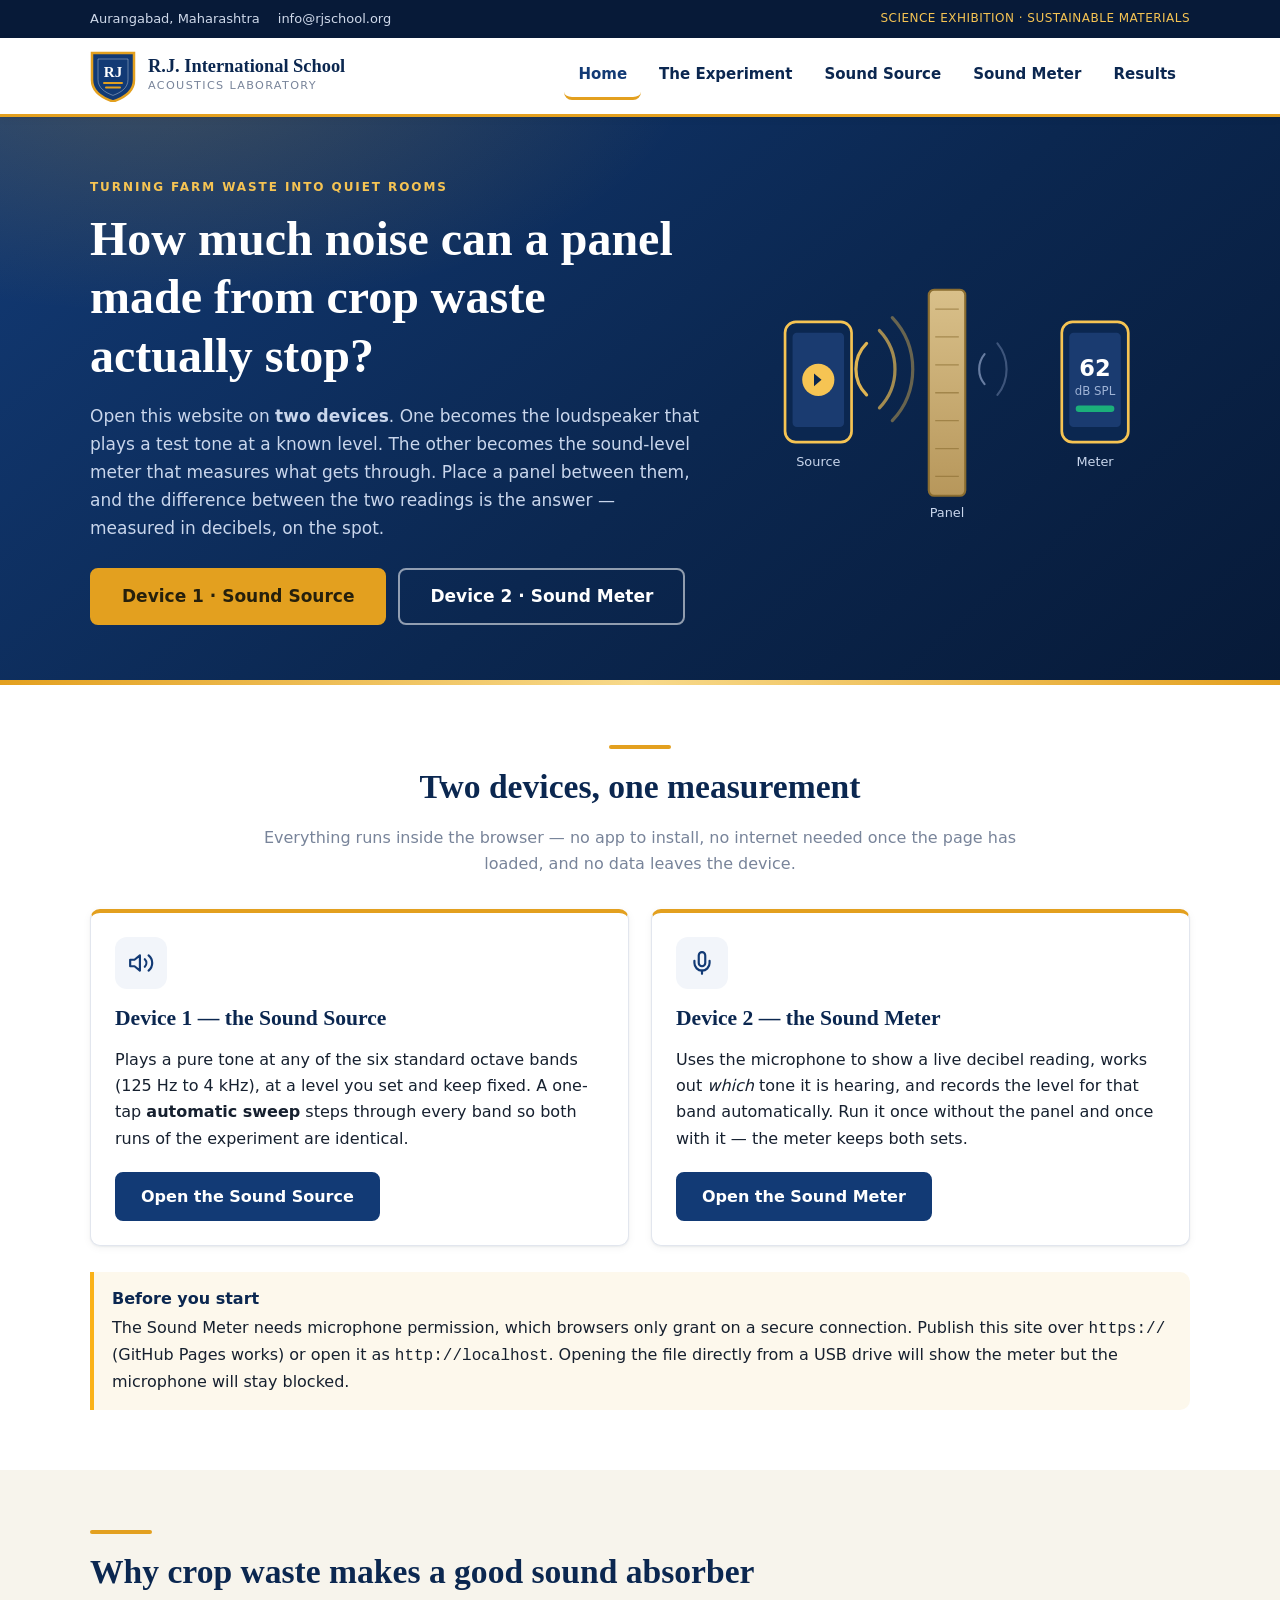
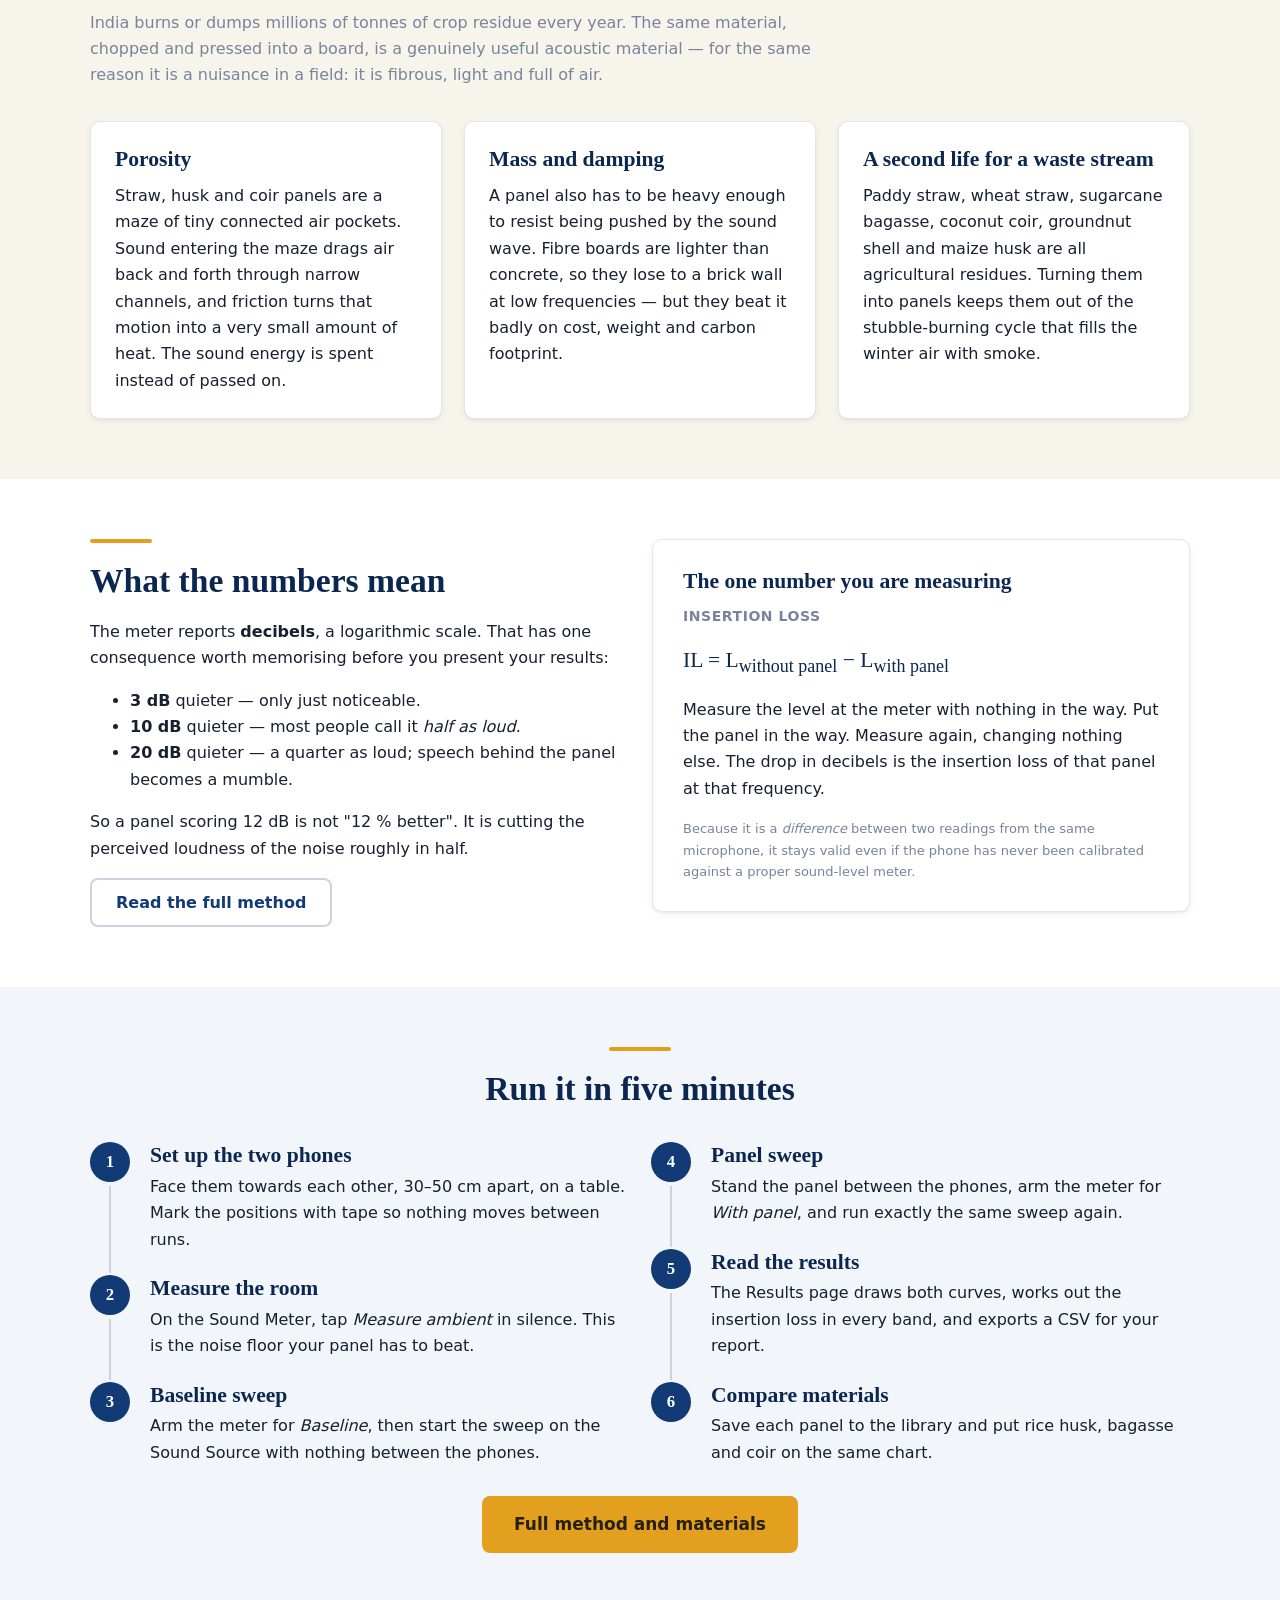
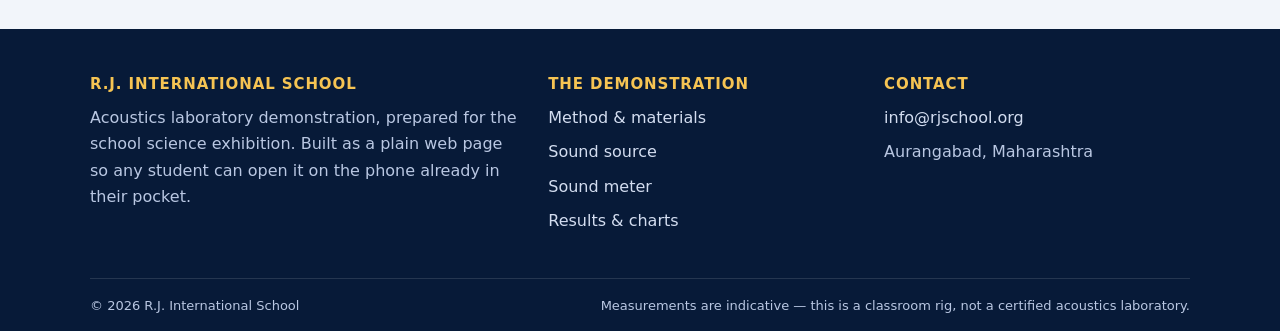
==== index.html @ 9e44ccab "Add two-device soundproofing demonstration site A browser-only rig for measuring how much airborne s" ====
<!DOCTYPE html>
<html lang="en">
<head>
<meta charset="utf-8">
<meta name="viewport" content="width=device-width, initial-scale=1">
<title>Soundproofing with Agricultural Waste Panels | R.J. International School</title>
<meta name="description" content="A two-device classroom experiment: one phone plays a calibrated test tone, another measures how much of it an agricultural-waste panel blocks.">
<meta name="theme-color" content="#123a75">
<link rel="stylesheet" href="assets/css/site.css">
<link rel="icon" href="data:image/svg+xml,%3Csvg xmlns='http://www.w3.org/2000/svg' viewBox='0 0 46 52'%3E%3Cpath d='M2 3h42v27c0 11.5-9.4 17.6-21 21.5C11.4 47.6 2 41.5 2 30V3Z' fill='%23123a75' stroke='%23e3a01f' stroke-width='3'/%3E%3Ctext x='23' y='30' text-anchor='middle' font-family='Georgia,serif' font-size='18' font-weight='700' fill='%23fff'%3ERJ%3C/text%3E%3C/svg%3E">
</head>
<body>

<a class="visually-hidden" href="#main">Skip to main content</a>

<div class="topbar">
  <div class="wrap">
    <div class="topbar-contact">
      <span>Aurangabad, Maharashtra</span>
      <a href="mailto:info@rjschool.org">info@rjschool.org</a>
    </div>
    <span class="topbar-tag">Science Exhibition &middot; Sustainable Materials</span>
  </div>
</div>

<header class="masthead">
  <div class="wrap">
    <a class="brand" href="index.html">
      <svg class="crest" viewBox="0 0 46 52" aria-hidden="true">
        <path d="M2 3h42v27c0 11.5-9.4 17.6-21 21.5C11.4 47.6 2 41.5 2 30V3Z" fill="#123a75" stroke="#e3a01f" stroke-width="2.5"/>
        <path d="M8 9h30v20.5c0 8.4-6.9 12.9-15 15.9-8.1-3-15-7.5-15-15.9V9Z" fill="none" stroke="rgba(255,255,255,.35)"/>
        <text x="23" y="27" text-anchor="middle" font-family="Georgia, serif" font-size="15" font-weight="700" fill="#fff">RJ</text>
        <path d="M14 33h18M16 37.5h14" stroke="#e3a01f" stroke-width="2" stroke-linecap="round"/>
      </svg>
      <span class="brand-text">
        <span class="brand-name">R.J. International School</span>
        <span class="brand-sub">Acoustics Laboratory</span>
      </span>
    </a>
    <button class="nav-toggle" type="button" aria-expanded="false" aria-controls="mainnav">
      <svg width="18" height="14" viewBox="0 0 18 14" aria-hidden="true"><path d="M0 1h18M0 7h18M0 13h18" stroke="currentColor" stroke-width="2"/></svg>
      Menu
    </button>
    <nav class="mainnav" id="mainnav" aria-label="Main">
      <ul>
        <li><a href="index.html" aria-current="page">Home</a></li>
        <li><a href="experiment.html">The Experiment</a></li>
        <li><a href="source.html">Sound Source</a></li>
        <li><a href="meter.html">Sound Meter</a></li>
        <li><a href="results.html">Results</a></li>
      </ul>
    </nav>
  </div>
</header>

<main id="main">

<section class="hero">
  <div class="wrap hero-grid">
    <div>
      <span class="eyebrow">Turning farm waste into quiet rooms</span>
      <h1>How much noise can a panel made from crop waste actually stop?</h1>
      <p>
        Open this website on <strong>two devices</strong>. One becomes the loudspeaker
        that plays a test tone at a known level. The other becomes the sound-level
        meter that measures what gets through. Place a panel between them, and the
        difference between the two readings is the answer — measured in decibels,
        on the spot.
      </p>
      <div class="hero-actions">
        <a class="btn btn-primary btn-lg" href="source.html">Device&nbsp;1 &middot; Sound Source</a>
        <a class="btn btn-ghost btn-lg" href="meter.html">Device&nbsp;2 &middot; Sound Meter</a>
      </div>
    </div>

    <div aria-hidden="true">
      <svg viewBox="0 0 420 300" style="width:100%;height:auto">
        <defs>
          <linearGradient id="panelGrad" x1="0" y1="0" x2="0" y2="1">
            <stop offset="0" stop-color="#d9c08a"/>
            <stop offset="1" stop-color="#b7975b"/>
          </linearGradient>
        </defs>
        <!-- sound waves from the left -->
        <g stroke="#f6c453" fill="none" stroke-width="3" stroke-linecap="round">
          <path d="M118 150a34 34 0 0 1 0-48" opacity=".9"/>
          <path d="M130 162a52 52 0 0 0 0-72" opacity=".65"/>
          <path d="M142 174a70 70 0 0 0 0-96" opacity=".4"/>
        </g>
        <!-- phone 1 -->
        <rect x="42" y="82" width="62" height="112" rx="10" fill="#0b2750" stroke="#f6c453" stroke-width="2.5"/>
        <rect x="49" y="92" width="48" height="88" rx="4" fill="#1a3b70"/>
        <circle cx="73" cy="136" r="15" fill="#f6c453"/>
        <path d="M69 130v12l7-6z" fill="#0b2750"/>
        <!-- panel -->
        <rect x="176" y="52" width="34" height="192" rx="5" fill="url(#panelGrad)" stroke="#8a6d31" stroke-width="2"/>
        <g stroke="#8a6d31" stroke-width="1.2" opacity=".6">
          <path d="M182 70h22M182 96h22M182 122h22M182 148h22M182 174h22M182 200h22M182 226h22"/>
        </g>
        <!-- attenuated waves on the right -->
        <g stroke="#7f93b8" fill="none" stroke-width="2" stroke-linecap="round">
          <path d="M228 140a22 22 0 0 1 0-28" opacity=".8"/>
          <path d="M240 150a38 38 0 0 0 0-48" opacity=".45"/>
        </g>
        <!-- phone 2 -->
        <rect x="300" y="82" width="62" height="112" rx="10" fill="#0b2750" stroke="#f6c453" stroke-width="2.5"/>
        <rect x="307" y="92" width="48" height="88" rx="4" fill="#1a3b70"/>
        <text x="331" y="132" text-anchor="middle" font-family="system-ui, sans-serif" font-size="21" font-weight="700" fill="#fff">62</text>
        <text x="331" y="150" text-anchor="middle" font-family="system-ui, sans-serif" font-size="11" fill="#9fb3d6">dB SPL</text>
        <rect x="313" y="160" width="36" height="6" rx="3" fill="#1baf7a"/>
        <!-- labels -->
        <text x="73" y="216" text-anchor="middle" font-family="system-ui, sans-serif" font-size="12" fill="#c9d6ec">Source</text>
        <text x="193" y="264" text-anchor="middle" font-family="system-ui, sans-serif" font-size="12" fill="#c9d6ec">Panel</text>
        <text x="331" y="216" text-anchor="middle" font-family="system-ui, sans-serif" font-size="12" fill="#c9d6ec">Meter</text>
      </svg>
    </div>
  </div>
</section>

<section class="section">
  <div class="wrap">
    <div class="section-head center">
      <div class="rule" style="margin-left:auto;margin-right:auto"></div>
      <h2>Two devices, one measurement</h2>
      <p class="muted">
        Everything runs inside the browser — no app to install, no internet needed once
        the page has loaded, and no data leaves the device.
      </p>
    </div>

    <div class="grid grid-2">
      <div class="card card-top device-card">
        <div class="device-icon" aria-hidden="true">
          <svg width="26" height="26" viewBox="0 0 24 24" fill="none" stroke="currentColor" stroke-width="2" stroke-linecap="round" stroke-linejoin="round">
            <path d="M11 5 6 9H2v6h4l5 4V5z"/><path d="M15.5 8.5a5 5 0 0 1 0 7"/><path d="M19 5a9 9 0 0 1 0 14"/>
          </svg>
        </div>
        <h3>Device 1 — the Sound Source</h3>
        <p>
          Plays a pure tone at any of the six standard octave bands (125&nbsp;Hz to
          4&nbsp;kHz), at a level you set and keep fixed. A one-tap
          <strong>automatic sweep</strong> steps through every band so both runs of the
          experiment are identical.
        </p>
        <a class="btn btn-solid" href="source.html">Open the Sound Source</a>
      </div>

      <div class="card card-top device-card">
        <div class="device-icon" aria-hidden="true">
          <svg width="26" height="26" viewBox="0 0 24 24" fill="none" stroke="currentColor" stroke-width="2" stroke-linecap="round" stroke-linejoin="round">
            <path d="M12 2a3 3 0 0 0-3 3v7a3 3 0 0 0 6 0V5a3 3 0 0 0-3-3z"/><path d="M19 10v2a7 7 0 0 1-14 0v-2"/><path d="M12 19v3"/>
          </svg>
        </div>
        <h3>Device 2 — the Sound Meter</h3>
        <p>
          Uses the microphone to show a live decibel reading, works out
          <em>which</em> tone it is hearing, and records the level for that band
          automatically. Run it once without the panel and once with it — the meter
          keeps both sets.
        </p>
        <a class="btn btn-solid" href="meter.html">Open the Sound Meter</a>
      </div>
    </div>

    <div class="note note-warn" style="margin-top:26px">
      <span class="note-title">Before you start</span>
      The Sound Meter needs microphone permission, which browsers only grant on a
      secure connection. Publish this site over <code>https://</code> (GitHub Pages works)
      or open it as <code>http://localhost</code>. Opening the file directly from a USB
      drive will show the meter but the microphone will stay blocked.
    </div>
  </div>
</section>

<section class="section section-cream">
  <div class="wrap">
    <div class="section-head">
      <div class="rule"></div>
      <h2>Why crop waste makes a good sound absorber</h2>
      <p class="muted">
        India burns or dumps millions of tonnes of crop residue every year. The same
        material, chopped and pressed into a board, is a genuinely useful acoustic
        material — for the same reason it is a nuisance in a field: it is fibrous,
        light and full of air.
      </p>
    </div>

    <div class="grid grid-3">
      <div class="card">
        <h3>Porosity</h3>
        <p>
          Straw, husk and coir panels are a maze of tiny connected air pockets. Sound
          entering the maze drags air back and forth through narrow channels, and
          friction turns that motion into a very small amount of heat. The sound
          energy is spent instead of passed on.
        </p>
      </div>
      <div class="card">
        <h3>Mass and damping</h3>
        <p>
          A panel also has to be heavy enough to resist being pushed by the sound wave.
          Fibre boards are lighter than concrete, so they lose to a brick wall at low
          frequencies — but they beat it badly on cost, weight and carbon footprint.
        </p>
      </div>
      <div class="card">
        <h3>A second life for a waste stream</h3>
        <p>
          Paddy straw, wheat straw, sugarcane bagasse, coconut coir, groundnut shell
          and maize husk are all agricultural residues. Turning them into panels keeps
          them out of the stubble-burning cycle that fills the winter air with smoke.
        </p>
      </div>
    </div>
  </div>
</section>

<section class="section">
  <div class="wrap split">
    <div>
      <div class="rule"></div>
      <h2>What the numbers mean</h2>
      <p>
        The meter reports <strong>decibels</strong>, a logarithmic scale. That has one
        consequence worth memorising before you present your results:
      </p>
      <ul>
        <li><strong>3 dB</strong> quieter — only just noticeable.</li>
        <li><strong>10 dB</strong> quieter — most people call it <em>half as loud</em>.</li>
        <li><strong>20 dB</strong> quieter — a quarter as loud; speech behind the panel becomes a mumble.</li>
      </ul>
      <p>
        So a panel scoring 12&nbsp;dB is not "12&nbsp;% better". It is cutting the
        perceived loudness of the noise roughly in half.
      </p>
      <a class="btn btn-outline" href="experiment.html">Read the full method</a>
    </div>
    <div class="card card-pad-lg">
      <h3 style="margin-top:0">The one number you are measuring</h3>
      <p class="muted small" style="letter-spacing:.04em;text-transform:uppercase;font-weight:700">Insertion loss</p>
      <p style="font-family:Georgia,serif;font-size:1.35rem;line-height:1.5;color:var(--brand-navy-dark)">
        IL = L<sub>without panel</sub> &minus; L<sub>with panel</sub>
      </p>
      <p>
        Measure the level at the meter with nothing in the way. Put the panel in the
        way. Measure again, changing nothing else. The drop in decibels is the
        insertion loss of that panel at that frequency.
      </p>
      <p class="hint">
        Because it is a <em>difference</em> between two readings from the same
        microphone, it stays valid even if the phone has never been calibrated
        against a proper sound-level meter.
      </p>
    </div>
  </div>
</section>

<section class="section section-alt">
  <div class="wrap">
    <div class="section-head center">
      <div class="rule" style="margin-left:auto;margin-right:auto"></div>
      <h2>Run it in five minutes</h2>
    </div>
    <div class="grid grid-2" style="align-items:start">
      <ol class="steps">
        <li>
          <h3>Set up the two phones</h3>
          <p>Face them towards each other, 30–50&nbsp;cm apart, on a table. Mark the
          positions with tape so nothing moves between runs.</p>
        </li>
        <li>
          <h3>Measure the room</h3>
          <p>On the Sound Meter, tap <em>Measure ambient</em> in silence. This is the
          noise floor your panel has to beat.</p>
        </li>
        <li>
          <h3>Baseline sweep</h3>
          <p>Arm the meter for <em>Baseline</em>, then start the sweep on the Sound
          Source with nothing between the phones.</p>
        </li>
      </ol>
      <ol class="steps" start="4" style="counter-reset:step 3">
        <li>
          <h3>Panel sweep</h3>
          <p>Stand the panel between the phones, arm the meter for
          <em>With panel</em>, and run exactly the same sweep again.</p>
        </li>
        <li>
          <h3>Read the results</h3>
          <p>The Results page draws both curves, works out the insertion loss in every
          band, and exports a CSV for your report.</p>
        </li>
        <li>
          <h3>Compare materials</h3>
          <p>Save each panel to the library and put rice husk, bagasse and coir on the
          same chart.</p>
        </li>
      </ol>
    </div>
    <p class="center" style="margin-top:30px">
      <a class="btn btn-primary btn-lg" href="experiment.html">Full method and materials</a>
    </p>
  </div>
</section>

</main>

<footer class="site-footer">
  <div class="wrap">
    <div class="footer-grid">
      <div>
        <h4>R.J. International School</h4>
        <p>
          Acoustics laboratory demonstration, prepared for the school science
          exhibition. Built as a plain web page so any student can open it on the
          phone already in their pocket.
        </p>
      </div>
      <div>
        <h4>The demonstration</h4>
        <ul>
          <li><a href="experiment.html">Method &amp; materials</a></li>
          <li><a href="source.html">Sound source</a></li>
          <li><a href="meter.html">Sound meter</a></li>
          <li><a href="results.html">Results &amp; charts</a></li>
        </ul>
      </div>
      <div>
        <h4>Contact</h4>
        <ul>
          <li><a href="mailto:info@rjschool.org">info@rjschool.org</a></li>
          <li>Aurangabad, Maharashtra</li>
        </ul>
      </div>
    </div>
    <div class="footer-bottom">
      <span>&copy; <span data-year>2026</span> R.J. International School</span>
      <span>Measurements are indicative — this is a classroom rig, not a certified acoustics laboratory.</span>
    </div>
  </div>
</footer>

<script src="assets/js/site.js"></script>
</body>
</html>
---- assets/css/site.css ----
/* ==========================================================================
   R.J. International School — Soundproofing Demonstration
   Design tokens. Swap the values in :root to re-skin the whole site.
   ========================================================================== */

:root {
  color-scheme: light;

  /* Brand — change these to match the school stylesheet */
  --brand-navy: #123a75;
  --brand-navy-dark: #0b2750;
  --brand-navy-deep: #071a38;
  --brand-gold: #e3a01f;
  --brand-gold-soft: #f6c453;
  --brand-gold-light: #f7d98a;

  /* Surfaces */
  --surface: #ffffff;
  --surface-cream: #f7f4ec;
  --surface-alt: #f2f5fa;
  --page: #ffffff;

  /* Ink */
  --ink: #16202f;
  --ink-secondary: #4a5568;
  --ink-muted: #78849a;
  --ink-invert: #ffffff;

  /* Lines */
  --line: #e2e6ee;
  --line-strong: #cbd3e0;

  /* Status */
  --good: #0ca30c;
  --warning: #fab219;
  --critical: #d03b3b;

  /* Chart tokens (validated against #ffffff — see README) */
  --series-1: #2a78d6;   /* Baseline / no panel      */
  --series-2: #eb6834;   /* With panel               */
  --series-3: #1baf7a;   /* Third comparison sample  */
  --chart-grid: #e1e0d9;
  --chart-axis: #c3c2b7;
  --chart-ink: #0b0b0b;
  --chart-ink-2: #52514e;
  --chart-muted: #898781;

  /* Type */
  --font-display: Georgia, "Times New Roman", "Noto Serif", serif;
  --font-body: system-ui, -apple-system, "Segoe UI", Roboto, sans-serif;

  /* Geometry */
  --radius: 10px;
  --radius-lg: 16px;
  --shadow-sm: 0 1px 2px rgba(16, 32, 47, 0.06), 0 2px 8px rgba(16, 32, 47, 0.05);
  --shadow-md: 0 4px 12px rgba(16, 32, 47, 0.08), 0 12px 32px rgba(16, 32, 47, 0.07);
  --wrap: 1140px;
}

*, *::before, *::after { box-sizing: border-box; }

html { -webkit-text-size-adjust: 100%; scroll-behavior: smooth; }

body {
  margin: 0;
  background: var(--page);
  color: var(--ink);
  font-family: var(--font-body);
  font-size: 16px;
  line-height: 1.65;
}

h1, h2, h3, h4 {
  font-family: var(--font-display);
  color: var(--brand-navy-dark);
  line-height: 1.22;
  margin: 0 0 0.5em;
  font-weight: 700;
}

h1 { font-size: clamp(1.9rem, 1.3rem + 2.6vw, 3rem); }
h2 { font-size: clamp(1.5rem, 1.2rem + 1.4vw, 2.1rem); }
h3 { font-size: clamp(1.15rem, 1.05rem + 0.5vw, 1.35rem); }

p { margin: 0 0 1rem; }
a { color: var(--brand-navy); }
img, svg { max-width: 100%; }

.wrap { width: 100%; max-width: var(--wrap); margin: 0 auto; padding: 0 20px; }
.stack > * + * { margin-top: 1rem; }
.muted { color: var(--ink-muted); }
.small { font-size: 0.875rem; }
.tabular { font-variant-numeric: tabular-nums; }
.center { text-align: center; }
.nowrap { white-space: nowrap; }
.visually-hidden {
  position: absolute; width: 1px; height: 1px; overflow: hidden;
  clip: rect(0 0 0 0); clip-path: inset(50%); white-space: nowrap;
}

/* ------------------------------------------------------------------ Top bar */
.topbar {
  background: var(--brand-navy-deep);
  color: #cfd9ea;
  font-size: 0.8125rem;
}
.topbar .wrap {
  display: flex; flex-wrap: wrap; gap: 8px 20px;
  align-items: center; justify-content: space-between;
  min-height: 38px;
}
.topbar a { color: #cfd9ea; text-decoration: none; }
.topbar a:hover { color: var(--brand-gold-soft); }
.topbar-contact { display: flex; flex-wrap: wrap; gap: 6px 18px; }
.topbar-tag { color: var(--brand-gold-soft); letter-spacing: 0.04em; text-transform: uppercase; font-size: 0.75rem; }

/* ------------------------------------------------------------------- Header */
.masthead {
  background: var(--surface);
  border-bottom: 3px solid var(--brand-gold);
  position: sticky; top: 0; z-index: 40;
  box-shadow: var(--shadow-sm);
}
.masthead .wrap {
  display: flex; align-items: center; gap: 16px;
  min-height: 76px; flex-wrap: wrap;
}
.brand { display: flex; align-items: center; gap: 12px; text-decoration: none; margin-right: auto; }
.crest { width: 46px; height: 52px; flex: none; }
.brand-text { display: flex; flex-direction: column; }
.brand-name {
  font-family: var(--font-display); font-weight: 700;
  color: var(--brand-navy-dark); font-size: 1.15rem; line-height: 1.15;
}
.brand-sub {
  font-size: 0.7rem; letter-spacing: 0.12em; text-transform: uppercase;
  color: var(--ink-muted);
}

.nav-toggle {
  display: none; border: 1px solid var(--line-strong); background: var(--surface);
  border-radius: 8px; padding: 8px 12px; font: inherit; color: var(--brand-navy-dark);
  cursor: pointer; align-items: center; gap: 8px;
}
.nav-toggle:hover { border-color: var(--brand-navy); }

.mainnav ul {
  list-style: none; display: flex; gap: 4px; margin: 0; padding: 0; flex-wrap: wrap;
}
.mainnav a {
  display: block; padding: 10px 14px; text-decoration: none;
  color: var(--brand-navy-dark); font-weight: 600; font-size: 0.9375rem;
  border-radius: 8px; border-bottom: 3px solid transparent;
}
.mainnav a:hover { background: var(--surface-alt); }
.mainnav a[aria-current="page"] { color: var(--brand-navy); border-bottom-color: var(--brand-gold); }

@media (max-width: 880px) {
  .nav-toggle { display: inline-flex; }
  .mainnav { flex-basis: 100%; display: none; padding-bottom: 12px; }
  .mainnav.open { display: block; }
  .mainnav ul { flex-direction: column; gap: 2px; }
  .mainnav a { border-bottom: none; border-left: 3px solid transparent; }
  .mainnav a[aria-current="page"] { border-left-color: var(--brand-gold); background: var(--surface-alt); }
}

/* --------------------------------------------------------------------- Hero */
.hero {
  background:
    radial-gradient(900px 420px at 12% -10%, rgba(227, 160, 31, 0.22), transparent 60%),
    linear-gradient(140deg, var(--brand-navy) 0%, var(--brand-navy-dark) 55%, var(--brand-navy-deep) 100%);
  color: #eaf0fb;
  padding: 56px 0 60px;
  position: relative; overflow: hidden;
}
.hero::after {
  content: ""; position: absolute; inset: auto 0 0 0; height: 5px;
  background: linear-gradient(90deg, var(--brand-gold) 0%, var(--brand-gold-light) 50%, var(--brand-gold) 100%);
}
.hero h1 { color: #fff; margin-bottom: 0.35em; }
.hero p { color: #c9d6ec; font-size: 1.0625rem; max-width: 62ch; }
.hero-grid { display: grid; grid-template-columns: 1.15fr 0.85fr; gap: 40px; align-items: center; }
@media (max-width: 900px) { .hero-grid { grid-template-columns: 1fr; gap: 28px; } }
.eyebrow {
  display: inline-block; font-size: 0.75rem; letter-spacing: 0.16em;
  text-transform: uppercase; color: var(--brand-gold-soft); font-weight: 700;
  margin-bottom: 12px;
}
.hero-actions { display: flex; flex-wrap: wrap; gap: 12px; margin-top: 26px; }

.page-head {
  background: linear-gradient(140deg, var(--brand-navy) 0%, var(--brand-navy-dark) 100%);
  color: #eaf0fb; padding: 34px 0 36px;
  border-bottom: 4px solid var(--brand-gold);
}
.page-head h1 { color: #fff; margin-bottom: 0.2em; }
.page-head p { color: #c9d6ec; margin: 0; max-width: 70ch; }

/* ------------------------------------------------------------------ Buttons */
.btn {
  display: inline-flex; align-items: center; justify-content: center; gap: 8px;
  padding: 13px 24px; border-radius: 8px; border: 2px solid transparent;
  font: 600 1rem/1.2 var(--font-body); text-decoration: none; cursor: pointer;
  transition: transform 0.06s ease, background 0.15s ease, border-color 0.15s ease;
}
.btn:active:not(:disabled) { transform: translateY(1px); }
.btn:disabled { opacity: 0.45; cursor: not-allowed; }
.btn-primary { background: var(--brand-gold); color: #26200c; border-color: var(--brand-gold); }
.btn-primary:hover:not(:disabled) { background: var(--brand-gold-light); border-color: var(--brand-gold-light); }
.btn-solid { background: var(--brand-navy); color: #fff; border-color: var(--brand-navy); }
.btn-solid:hover:not(:disabled) { background: var(--brand-navy-dark); border-color: var(--brand-navy-dark); }
.btn-ghost { background: transparent; color: #fff; border-color: rgba(255,255,255,0.55); }
.btn-ghost:hover:not(:disabled) { border-color: #fff; background: rgba(255,255,255,0.1); }
.btn-outline { background: var(--surface); color: var(--brand-navy); border-color: var(--line-strong); }
.btn-outline:hover:not(:disabled) { border-color: var(--brand-navy); }
.btn-danger { background: var(--surface); color: var(--critical); border-color: #e9b9b9; }
.btn-danger:hover:not(:disabled) { background: #fdf3f3; border-color: var(--critical); }
.btn-sm { padding: 8px 14px; font-size: 0.875rem; }
.btn-lg { padding: 16px 30px; font-size: 1.0625rem; }
.btn-block { width: 100%; }

/* ----------------------------------------------------------------- Sections */
.section { padding: 60px 0; }
.section-tight { padding: 40px 0; }
.section-cream { background: var(--surface-cream); }
.section-alt { background: var(--surface-alt); }
.section-head { max-width: 74ch; margin-bottom: 32px; }
.section-head.center { margin-left: auto; margin-right: auto; }
.rule {
  width: 62px; height: 4px; background: var(--brand-gold);
  border-radius: 2px; margin: 0 0 18px;
}
.center .rule { margin-left: auto; margin-right: auto; }

/* -------------------------------------------------------------------- Cards */
.grid { display: grid; gap: 22px; }
/* Grid items default to min-width:auto, which lets a wide table push the whole
   column past the viewport. Scrolling belongs to .table-wrap, not the page. */
.grid > *, .split > *, .tiles > * { min-width: 0; }
.grid-2 { grid-template-columns: repeat(auto-fit, minmax(300px, 1fr)); }
.grid-3 { grid-template-columns: repeat(auto-fit, minmax(260px, 1fr)); }
.grid-4 { grid-template-columns: repeat(auto-fit, minmax(200px, 1fr)); }

.card {
  background: var(--surface); border: 1px solid var(--line);
  border-radius: var(--radius); padding: 24px; box-shadow: var(--shadow-sm);
}
.card-top { border-top: 4px solid var(--brand-gold); }
.card h3 { margin-top: 0; }
.card > :last-child { margin-bottom: 0; }
.card-pad-lg { padding: 28px 30px; }

.device-card { display: flex; flex-direction: column; gap: 4px; height: 100%; }
.device-card .device-icon {
  width: 52px; height: 52px; border-radius: 12px; display: grid; place-items: center;
  background: var(--surface-alt); color: var(--brand-navy); margin-bottom: 12px;
}
.device-card .btn { margin-top: auto; align-self: flex-start; }

.badge {
  display: inline-block; padding: 3px 10px; border-radius: 999px;
  font-size: 0.75rem; font-weight: 700; letter-spacing: 0.04em;
  background: var(--surface-alt); color: var(--brand-navy);
}
.badge-gold { background: #fdf1d8; color: #7a5507; }
.badge-good { background: #e5f6e5; color: #06630b; }
.badge-warn { background: #fdf3dc; color: #7a5507; }
.badge-bad { background: #fbeaea; color: #94211f; }

/* Numbered steps */
.steps { list-style: none; counter-reset: step; margin: 0; padding: 0; }
.steps > li {
  counter-increment: step; position: relative;
  padding: 0 0 22px 60px; margin: 0;
}
.steps > li::before {
  content: counter(step);
  position: absolute; left: 0; top: 0;
  width: 40px; height: 40px; border-radius: 50%;
  background: var(--brand-navy); color: #fff;
  display: grid; place-items: center;
  font-family: var(--font-display); font-weight: 700; font-size: 1.05rem;
}
.steps > li::after {
  content: ""; position: absolute; left: 19px; top: 44px; bottom: 2px; width: 2px;
  background: var(--line-strong);
}
.steps > li:last-child { padding-bottom: 0; }
.steps > li:last-child::after { display: none; }
.steps h3 { margin-bottom: 0.25em; }
.steps > li > :last-child { margin-bottom: 0; }

/* Callouts */
.note {
  border-left: 4px solid var(--brand-navy); background: var(--surface-alt);
  padding: 14px 18px; border-radius: 0 var(--radius) var(--radius) 0;
}
.note > :last-child { margin-bottom: 0; }
.note-warn { border-left-color: var(--warning); background: #fdf8ec; }
.note-danger { border-left-color: var(--critical); background: #fdf3f3; }
.note-title { font-weight: 700; color: var(--brand-navy-dark); display: block; margin-bottom: 2px; }

/* -------------------------------------------------------------------- Table */
.table-wrap { overflow-x: auto; border: 1px solid var(--line); border-radius: var(--radius); background: var(--surface); }
table.data { border-collapse: collapse; width: 100%; font-size: 0.9375rem; }
table.data th, table.data td { padding: 11px 14px; text-align: left; border-bottom: 1px solid var(--line); }
table.data thead th {
  background: var(--surface-alt); color: var(--brand-navy-dark);
  font-size: 0.8125rem; letter-spacing: 0.04em; text-transform: uppercase; white-space: nowrap;
}
table.data tbody th { white-space: nowrap; }
table.data td.num, table.data th.num { text-align: right; font-variant-numeric: tabular-nums; }
table.data tbody tr:last-child td { border-bottom: none; }
table.data tbody tr:hover { background: #fafbfd; }
table.data tfoot td { font-weight: 700; background: var(--surface-alt); }

/* ---------------------------------------------------------------- Form bits */
.field { display: flex; flex-direction: column; gap: 6px; margin-bottom: 16px; }
.field > label, .label {
  font-size: 0.8125rem; font-weight: 700; letter-spacing: 0.04em;
  text-transform: uppercase; color: var(--ink-secondary);
}
input[type="text"], input[type="number"], select, textarea {
  font: inherit; color: var(--ink); background: var(--surface);
  border: 1px solid var(--line-strong); border-radius: 8px; padding: 10px 12px;
  width: 100%;
}
input:focus, select:focus, textarea:focus, button:focus-visible, a:focus-visible {
  outline: 3px solid rgba(42, 120, 214, 0.45); outline-offset: 2px;
}
.hint { font-size: 0.8125rem; color: var(--ink-muted); }

input[type="range"] { width: 100%; accent-color: var(--brand-navy); height: 32px; }

.seg { display: inline-flex; border: 1px solid var(--line-strong); border-radius: 999px; padding: 3px; background: var(--surface-alt); flex-wrap: wrap; }
.seg button {
  font: 600 0.875rem/1 var(--font-body); border: none; background: transparent;
  color: var(--ink-secondary); padding: 9px 16px; border-radius: 999px; cursor: pointer;
}
.seg button[aria-pressed="true"] { background: var(--brand-navy); color: #fff; }

.switch-row { display: flex; align-items: center; gap: 10px; margin-bottom: 10px; }
.switch-row input { width: 18px; height: 18px; accent-color: var(--brand-navy); }

.inline-fields { display: grid; grid-template-columns: repeat(auto-fit, minmax(150px, 1fr)); gap: 0 16px; }

/* --------------------------------------------------------------- Instrument */
.readout {
  background: var(--brand-navy-deep); color: #fff; border-radius: var(--radius-lg);
  padding: 26px 24px; text-align: center; box-shadow: var(--shadow-md);
}
.readout .readout-label {
  font-size: 0.75rem; letter-spacing: 0.16em; text-transform: uppercase;
  color: var(--brand-gold-soft); font-weight: 700;
}
.readout .readout-value {
  font-family: var(--font-body); font-weight: 700;
  font-size: clamp(3.4rem, 2rem + 12vw, 6rem); line-height: 1;
  font-variant-numeric: tabular-nums; letter-spacing: -0.02em;
  margin: 6px 0 2px;
}
.readout .readout-unit { font-size: 0.35em; font-weight: 600; color: #b9c7e2; margin-left: 6px; }
.readout .readout-sub { color: #a8b8d6; font-size: 0.9375rem; }

.meter-bar {
  position: relative; height: 18px; border-radius: 999px; overflow: hidden;
  background: rgba(255, 255, 255, 0.14); margin: 18px 0 8px;
}
.meter-bar .fill {
  position: absolute; inset: 0 auto 0 0; width: 0%;
  background: linear-gradient(90deg, #1baf7a 0%, #e3a01f 62%, #d03b3b 100%);
  transition: width 0.06s linear;
}
.meter-bar .peak {
  position: absolute; top: 0; bottom: 0; width: 3px; background: #fff; left: 0;
  transition: left 0.12s linear;
}
.meter-scale {
  display: flex; justify-content: space-between; color: #8fa2c4;
  font-size: 0.75rem; font-variant-numeric: tabular-nums;
}

.tone-dial {
  display: grid; grid-template-columns: repeat(auto-fit, minmax(84px, 1fr)); gap: 8px;
}
.tone-dial button {
  font: 700 0.9375rem/1.1 var(--font-body); padding: 14px 6px; cursor: pointer;
  border: 1px solid var(--line-strong); border-radius: 10px; background: var(--surface);
  color: var(--brand-navy-dark);
}
.tone-dial button[aria-pressed="true"] { background: var(--brand-navy); border-color: var(--brand-navy); color: #fff; }
.tone-dial button span { display: block; font-size: 0.7rem; font-weight: 600; color: inherit; opacity: 0.7; }

.status-line {
  display: flex; align-items: center; gap: 10px; padding: 12px 16px;
  border-radius: var(--radius); background: var(--surface-alt);
  border: 1px solid var(--line); font-weight: 600; color: var(--ink-secondary);
}
.dot { width: 11px; height: 11px; border-radius: 50%; background: var(--ink-muted); flex: none; }
.dot.live { background: var(--good); box-shadow: 0 0 0 0 rgba(12,163,12,0.55); animation: pulse 1.6s infinite; }
.dot.busy { background: var(--warning); }
.dot.err { background: var(--critical); }
@keyframes pulse {
  0% { box-shadow: 0 0 0 0 rgba(12,163,12,0.5); }
  70% { box-shadow: 0 0 0 10px rgba(12,163,12,0); }
  100% { box-shadow: 0 0 0 0 rgba(12,163,12,0); }
}
@media (prefers-reduced-motion: reduce) {
  .dot.live { animation: none; }
  html { scroll-behavior: auto; }
}

.progress { height: 10px; border-radius: 999px; background: var(--line); overflow: hidden; }
.progress .fill { height: 100%; width: 0%; background: var(--brand-navy); transition: width 0.2s linear; }

.log {
  max-height: 260px; overflow-y: auto; margin: 0; padding: 0; list-style: none;
  border: 1px solid var(--line); border-radius: var(--radius); background: var(--surface);
  font-size: 0.875rem;
}
.log li { padding: 9px 14px; border-bottom: 1px solid var(--line); display: flex; gap: 10px; align-items: baseline; }
.log li:last-child { border-bottom: none; }
.log time { color: var(--ink-muted); font-variant-numeric: tabular-nums; font-size: 0.8125rem; flex: none; }
.log .log-ok { color: #06630b; font-weight: 700; }
.log .log-warn { color: #7a5507; font-weight: 700; }

.run-chip {
  display: inline-flex; align-items: center; gap: 8px; padding: 6px 14px;
  border-radius: 999px; font-weight: 700; font-size: 0.875rem;
}
.run-chip.baseline { background: rgba(42,120,214,0.12); color: #1b4f8f; }
.run-chip.panel { background: rgba(235,104,52,0.14); color: #94400f; }

.swatch { width: 12px; height: 12px; border-radius: 3px; display: inline-block; flex: none; }

/* ------------------------------------------------------------------- Charts */
.chart-card { background: var(--surface); border: 1px solid var(--line); border-radius: var(--radius); padding: 22px; box-shadow: var(--shadow-sm); }
.chart-title { font-family: var(--font-display); font-weight: 700; color: var(--brand-navy-dark); font-size: 1.1rem; margin: 0 0 2px; }
.chart-sub { color: var(--ink-muted); font-size: 0.875rem; margin: 0 0 14px; }
.chart-host { position: relative; }
.chart-host svg { display: block; width: 100%; height: auto; }
.chart-legend { display: flex; flex-wrap: wrap; gap: 8px 20px; margin-top: 12px; font-size: 0.875rem; color: var(--chart-ink-2); }
.chart-legend .item { display: inline-flex; align-items: center; gap: 7px; }
.chart-tip {
  position: absolute; pointer-events: none; opacity: 0; transform: translate(-50%, -108%);
  background: #ffffff; border: 1px solid rgba(11,11,11,0.12); border-radius: 8px;
  box-shadow: var(--shadow-md); padding: 8px 11px; font-size: 0.8125rem; color: var(--chart-ink);
  white-space: nowrap; transition: opacity 0.1s ease; z-index: 5;
}
.chart-tip.on { opacity: 1; }
.chart-tip .tip-head { font-weight: 700; margin-bottom: 4px; }
.chart-tip .tip-row { display: flex; align-items: center; gap: 7px; font-variant-numeric: tabular-nums; }
.chart-empty { padding: 40px 16px; text-align: center; color: var(--ink-muted); }

/* Stat tiles */
.tiles { display: grid; gap: 16px; grid-template-columns: repeat(auto-fit, minmax(180px, 1fr)); }
.tile { background: var(--surface); border: 1px solid var(--line); border-left: 4px solid var(--brand-navy); border-radius: var(--radius); padding: 18px 20px; }
.tile .tile-label { font-size: 0.75rem; letter-spacing: 0.08em; text-transform: uppercase; color: var(--ink-muted); font-weight: 700; }
.tile .tile-value { font-size: 2rem; font-weight: 700; line-height: 1.15; color: var(--brand-navy-dark); font-variant-numeric: tabular-nums; margin-top: 2px; }
.tile .tile-note { font-size: 0.8125rem; color: var(--ink-muted); }
.tile.gold { border-left-color: var(--brand-gold); }

/* ------------------------------------------------------------------- Footer */
.site-footer { background: var(--brand-navy-deep); color: #b9c7e2; padding: 46px 0 0; margin-top: 0; }
.site-footer h4 { color: var(--brand-gold-soft); font-size: 0.9375rem; letter-spacing: 0.06em; text-transform: uppercase; font-family: var(--font-body); margin-bottom: 12px; }
.site-footer a { color: #d3ddf0; text-decoration: none; }
.site-footer a:hover { color: #fff; text-decoration: underline; }
.site-footer ul { list-style: none; margin: 0; padding: 0; }
.site-footer li { margin-bottom: 8px; }
.footer-grid { display: grid; gap: 30px; grid-template-columns: 1.4fr 1fr 1fr; }
@media (max-width: 780px) { .footer-grid { grid-template-columns: 1fr; } }
.footer-bottom {
  border-top: 1px solid rgba(255,255,255,0.12); margin-top: 36px; padding: 16px 0;
  font-size: 0.8125rem; display: flex; flex-wrap: wrap; gap: 8px 20px; justify-content: space-between;
}

/* ----------------------------------------------------------------- Utility */
.toolbar { display: flex; flex-wrap: wrap; gap: 10px; align-items: center; }
.split { display: grid; grid-template-columns: 1fr 1fr; gap: 24px; align-items: start; }
@media (max-width: 860px) { .split { grid-template-columns: 1fr; } }
.sticky-side { position: sticky; top: 96px; }
@media (max-width: 980px) { .sticky-side { position: static; } }

.kbd {
  font: 600 0.8125rem/1 var(--font-body); background: var(--surface-alt);
  border: 1px solid var(--line-strong); border-bottom-width: 2px;
  border-radius: 5px; padding: 3px 7px; color: var(--ink-secondary);
}

/* -------------------------------------------------------------------- Print */
@media print {
  .topbar, .masthead, .site-footer, .no-print, .hero-actions { display: none !important; }
  body { font-size: 12px; }
  .section { padding: 12px 0; }
  .card, .chart-card, .table-wrap { box-shadow: none; border-color: #999; break-inside: avoid; }
  .page-head { background: none; color: #000; border-bottom: 2px solid #000; padding: 0 0 8px; }
  .page-head h1, .page-head p { color: #000; }
  a { text-decoration: none; color: #000; }
}
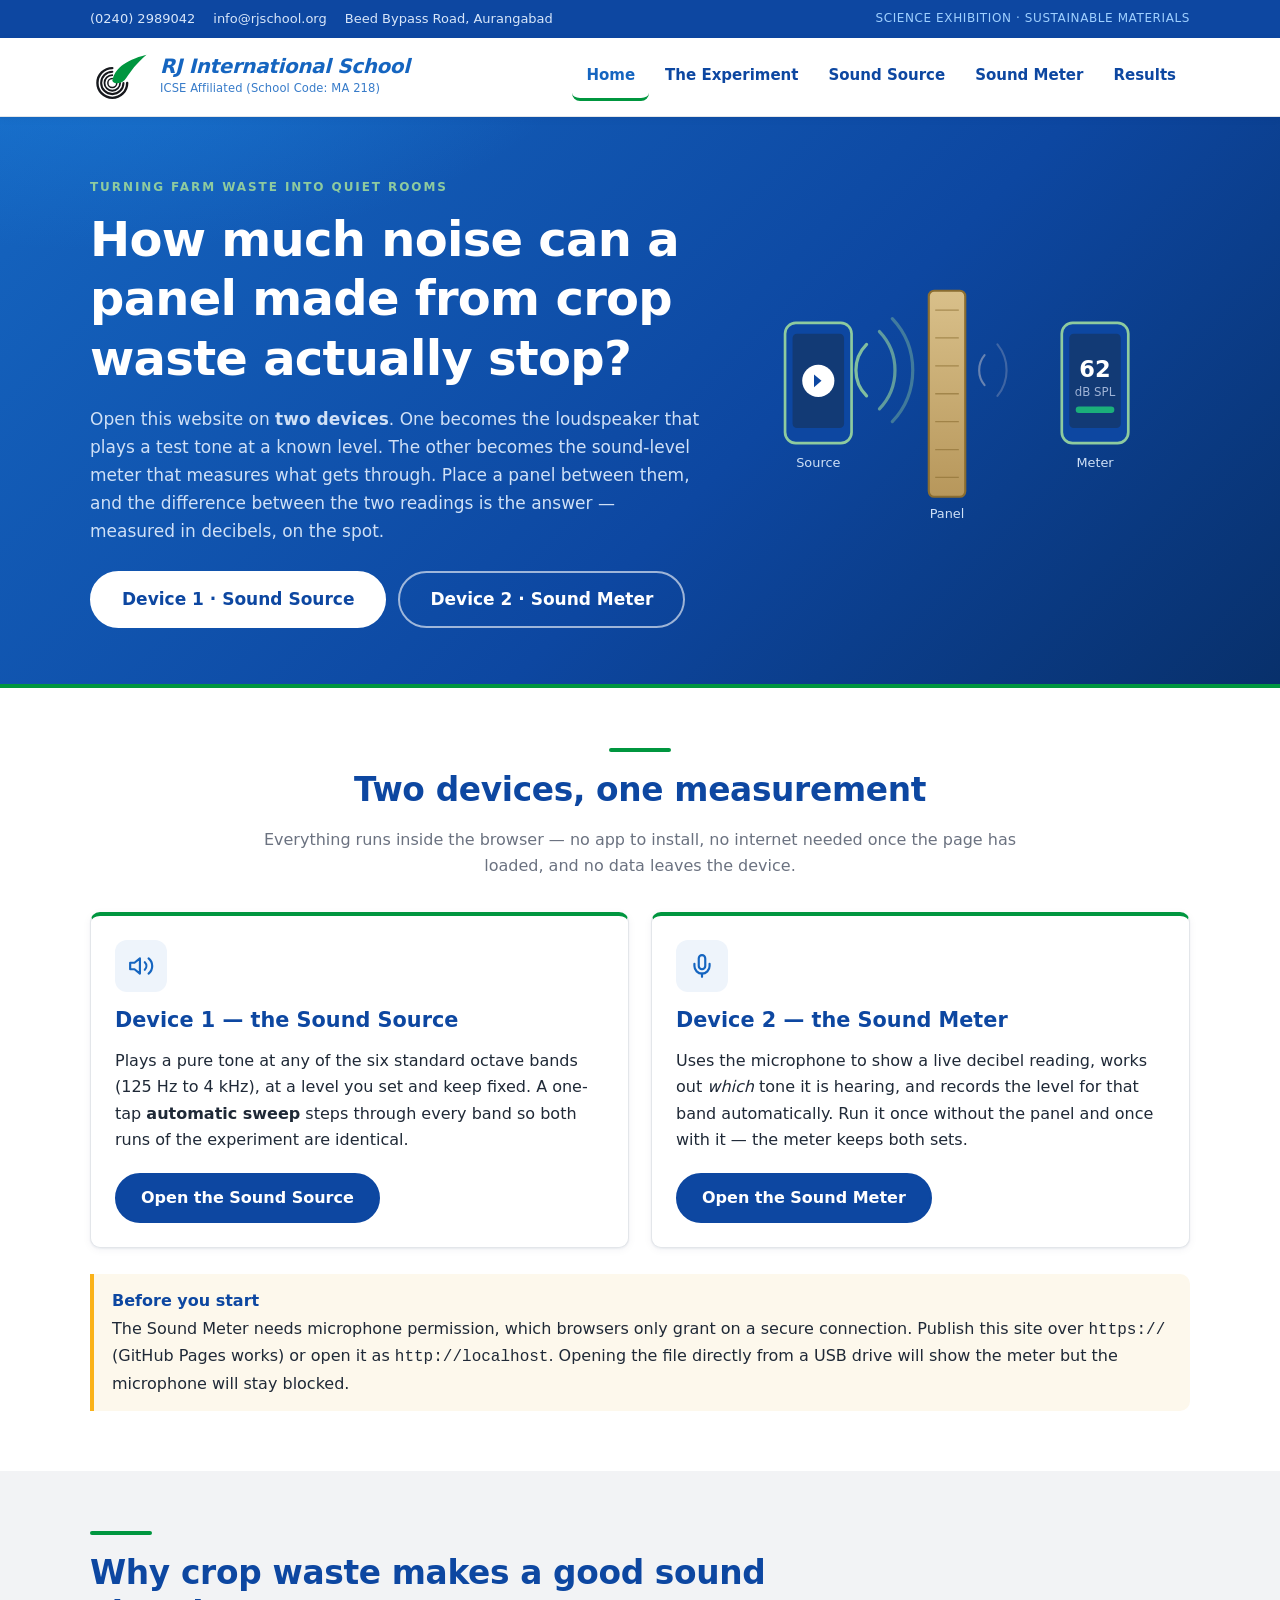
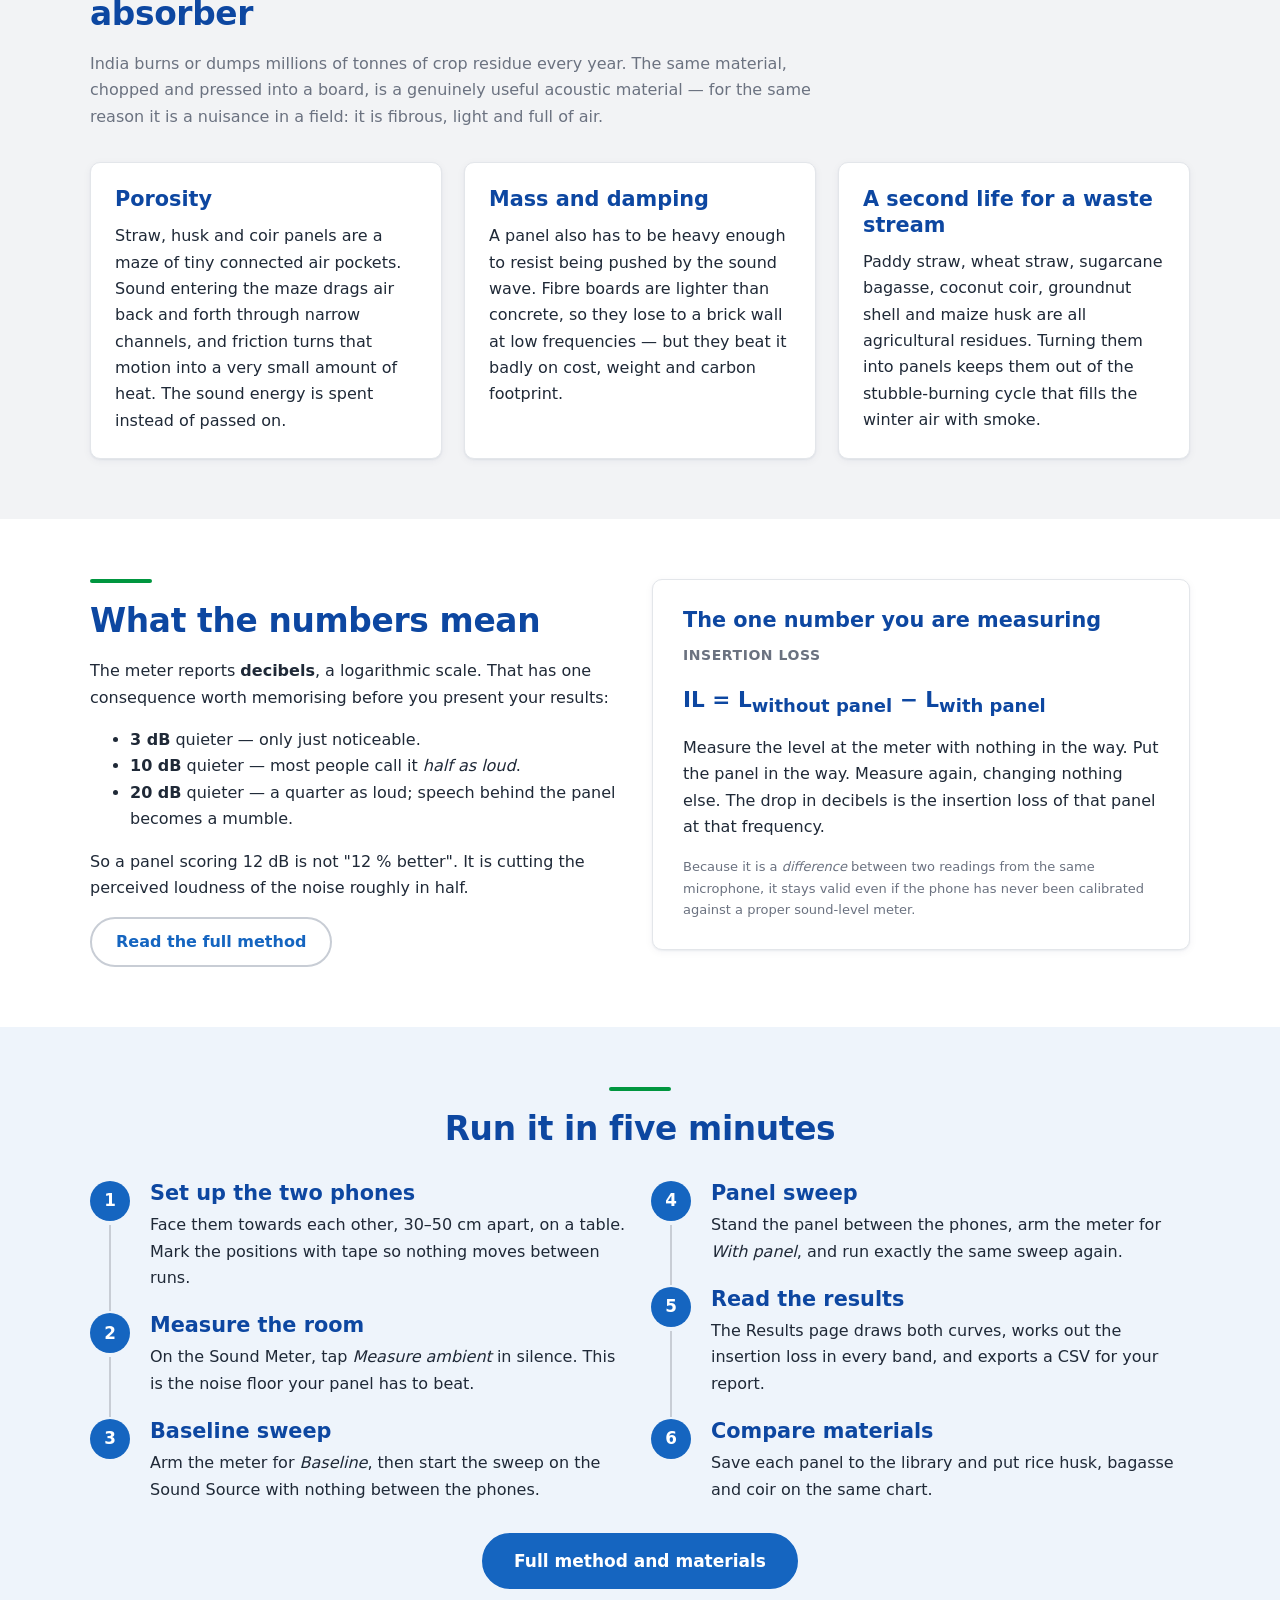
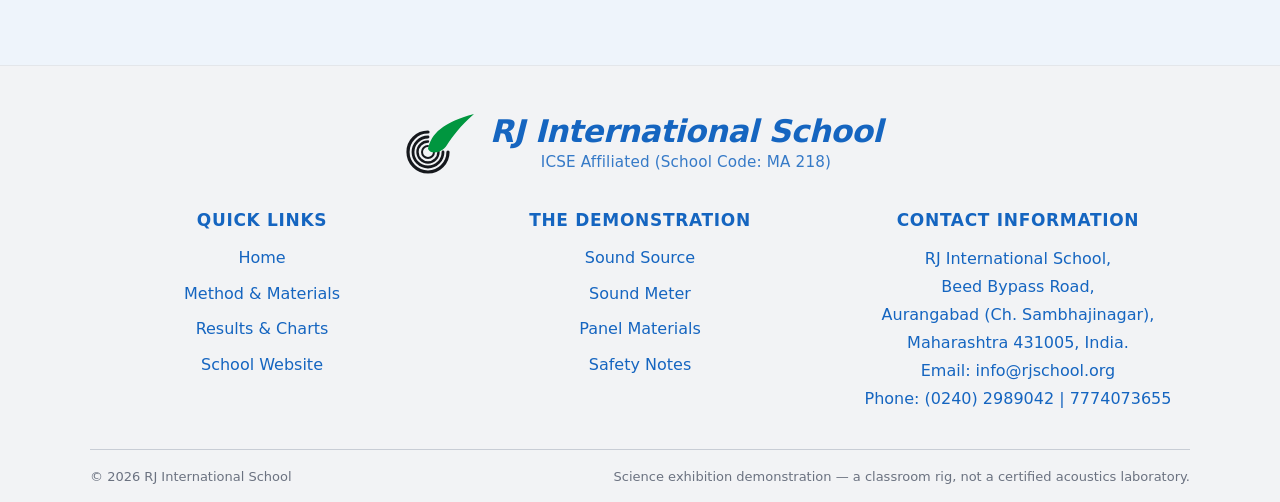
==== commit 0c90a9f8: "Match the design to the rjschool.org brand Rebuilds the visual layer against the actual school site " ====
--- a/index.html
+++ b/index.html
@@ -3,11 +3,11 @@
 <head>
 <meta charset="utf-8">
 <meta name="viewport" content="width=device-width, initial-scale=1">
-<title>Soundproofing with Agricultural Waste Panels | R.J. International School</title>
+<title>Soundproofing with Agricultural Waste Panels | RJ International School</title>
 <meta name="description" content="A two-device classroom experiment: one phone plays a calibrated test tone, another measures how much of it an agricultural-waste panel blocks.">
-<meta name="theme-color" content="#123a75">
+<meta name="theme-color" content="#1565c0">
 <link rel="stylesheet" href="assets/css/site.css">
-<link rel="icon" href="data:image/svg+xml,%3Csvg xmlns='http://www.w3.org/2000/svg' viewBox='0 0 46 52'%3E%3Cpath d='M2 3h42v27c0 11.5-9.4 17.6-21 21.5C11.4 47.6 2 41.5 2 30V3Z' fill='%23123a75' stroke='%23e3a01f' stroke-width='3'/%3E%3Ctext x='23' y='30' text-anchor='middle' font-family='Georgia,serif' font-size='18' font-weight='700' fill='%23fff'%3ERJ%3C/text%3E%3C/svg%3E">
+<link rel="icon" href="data:image/svg+xml,%3Csvg xmlns='http://www.w3.org/2000/svg' viewBox='0 0 64 64'%3E%3Ccircle cx='32' cy='32' r='31' fill='%231565c0'/%3E%3Ctext x='32' y='44' text-anchor='middle' font-family='system-ui,sans-serif' font-size='30' font-weight='700' font-style='italic' fill='%23fff'%3ERJ%3C/text%3E%3C/svg%3E">
 </head>
 <body>
 
@@ -16,8 +16,9 @@
 <div class="topbar">
   <div class="wrap">
     <div class="topbar-contact">
-      <span>Aurangabad, Maharashtra</span>
+      <a href="tel:+912402989042">(0240) 2989042</a>
       <a href="mailto:info@rjschool.org">info@rjschool.org</a>
+      <span>Beed Bypass Road, Aurangabad</span>
     </div>
     <span class="topbar-tag">Science Exhibition &middot; Sustainable Materials</span>
   </div>
@@ -26,20 +27,23 @@
 <header class="masthead">
   <div class="wrap">
     <a class="brand" href="index.html">
-      <svg class="crest" viewBox="0 0 46 52" aria-hidden="true">
-        <path d="M2 3h42v27c0 11.5-9.4 17.6-21 21.5C11.4 47.6 2 41.5 2 30V3Z" fill="#123a75" stroke="#e3a01f" stroke-width="2.5"/>
-        <path d="M8 9h30v20.5c0 8.4-6.9 12.9-15 15.9-8.1-3-15-7.5-15-15.9V9Z" fill="none" stroke="rgba(255,255,255,.35)"/>
-        <text x="23" y="27" text-anchor="middle" font-family="Georgia, serif" font-size="15" font-weight="700" fill="#fff">RJ</text>
-        <path d="M14 33h18M16 37.5h14" stroke="#e3a01f" stroke-width="2" stroke-linecap="round"/>
+      <svg class="logo-mark" viewBox="0 0 78 64" aria-hidden="true">
+        <g fill="none" stroke="#16181d" stroke-linecap="round">
+          <path d="M50 40A20 20 0 1 1 30 20" stroke-width="3.2"/>
+          <path d="M45 40A15 15 0 1 1 30 25" stroke-width="2.8"/>
+          <path d="M40.5 40A10.5 10.5 0 1 1 30 29.5" stroke-width="2.4"/>
+          <path d="M36 40A6 6 0 1 1 30 34" stroke-width="2"/>
+        </g>
+        <path d="M30 37C33 22 45 10 76 2 62 14 55 24 49 33 44 41 33 43 30 37Z" fill="#00963f"/>
       </svg>
       <span class="brand-text">
-        <span class="brand-name">R.J. International School</span>
-        <span class="brand-sub">Acoustics Laboratory</span>
+        <span class="brand-name">RJ International School</span>
+        <span class="brand-sub">ICSE Affiliated (School Code: MA 218)</span>
       </span>
     </a>
     <button class="nav-toggle" type="button" aria-expanded="false" aria-controls="mainnav">
       <svg width="18" height="14" viewBox="0 0 18 14" aria-hidden="true"><path d="M0 1h18M0 7h18M0 13h18" stroke="currentColor" stroke-width="2"/></svg>
-      Menu
+      MENU
     </button>
     <nav class="mainnav" id="mainnav" aria-label="Main">
       <ul>
@@ -68,7 +72,7 @@
         on the spot.
       </p>
       <div class="hero-actions">
-        <a class="btn btn-primary btn-lg" href="source.html">Device&nbsp;1 &middot; Sound Source</a>
+        <a class="btn btn-onblue btn-lg" href="source.html">Device&nbsp;1 &middot; Sound Source</a>
         <a class="btn btn-ghost btn-lg" href="meter.html">Device&nbsp;2 &middot; Sound Meter</a>
       </div>
     </div>
@@ -82,16 +86,16 @@
           </linearGradient>
         </defs>
         <!-- sound waves from the left -->
-        <g stroke="#f6c453" fill="none" stroke-width="3" stroke-linecap="round">
+        <g stroke="#8ecb9f" fill="none" stroke-width="3" stroke-linecap="round">
           <path d="M118 150a34 34 0 0 1 0-48" opacity=".9"/>
           <path d="M130 162a52 52 0 0 0 0-72" opacity=".65"/>
           <path d="M142 174a70 70 0 0 0 0-96" opacity=".4"/>
         </g>
         <!-- phone 1 -->
-        <rect x="42" y="82" width="62" height="112" rx="10" fill="#0b2750" stroke="#f6c453" stroke-width="2.5"/>
-        <rect x="49" y="92" width="48" height="88" rx="4" fill="#1a3b70"/>
-        <circle cx="73" cy="136" r="15" fill="#f6c453"/>
-        <path d="M69 130v12l7-6z" fill="#0b2750"/>
+        <rect x="42" y="82" width="62" height="112" rx="10" fill="#0d47a1" stroke="#8ecb9f" stroke-width="2.5"/>
+        <rect x="49" y="92" width="48" height="88" rx="4" fill="#123a75"/>
+        <circle cx="73" cy="136" r="15" fill="#ffffff"/>
+        <path d="M69 130v12l7-6z" fill="#0d47a1"/>
         <!-- panel -->
         <rect x="176" y="52" width="34" height="192" rx="5" fill="url(#panelGrad)" stroke="#8a6d31" stroke-width="2"/>
         <g stroke="#8a6d31" stroke-width="1.2" opacity=".6">
@@ -103,15 +107,15 @@
           <path d="M240 150a38 38 0 0 0 0-48" opacity=".45"/>
         </g>
         <!-- phone 2 -->
-        <rect x="300" y="82" width="62" height="112" rx="10" fill="#0b2750" stroke="#f6c453" stroke-width="2.5"/>
-        <rect x="307" y="92" width="48" height="88" rx="4" fill="#1a3b70"/>
+        <rect x="300" y="82" width="62" height="112" rx="10" fill="#0d47a1" stroke="#8ecb9f" stroke-width="2.5"/>
+        <rect x="307" y="92" width="48" height="88" rx="4" fill="#123a75"/>
         <text x="331" y="132" text-anchor="middle" font-family="system-ui, sans-serif" font-size="21" font-weight="700" fill="#fff">62</text>
         <text x="331" y="150" text-anchor="middle" font-family="system-ui, sans-serif" font-size="11" fill="#9fb3d6">dB SPL</text>
         <rect x="313" y="160" width="36" height="6" rx="3" fill="#1baf7a"/>
         <!-- labels -->
-        <text x="73" y="216" text-anchor="middle" font-family="system-ui, sans-serif" font-size="12" fill="#c9d6ec">Source</text>
-        <text x="193" y="264" text-anchor="middle" font-family="system-ui, sans-serif" font-size="12" fill="#c9d6ec">Panel</text>
-        <text x="331" y="216" text-anchor="middle" font-family="system-ui, sans-serif" font-size="12" fill="#c9d6ec">Meter</text>
+        <text x="73" y="216" text-anchor="middle" font-family="system-ui, sans-serif" font-size="12" fill="#cfe0f6">Source</text>
+        <text x="193" y="264" text-anchor="middle" font-family="system-ui, sans-serif" font-size="12" fill="#cfe0f6">Panel</text>
+        <text x="331" y="216" text-anchor="middle" font-family="system-ui, sans-serif" font-size="12" fill="#cfe0f6">Meter</text>
       </svg>
     </div>
   </div>
@@ -238,7 +242,7 @@
     <div class="card card-pad-lg">
       <h3 style="margin-top:0">The one number you are measuring</h3>
       <p class="muted small" style="letter-spacing:.04em;text-transform:uppercase;font-weight:700">Insertion loss</p>
-      <p style="font-family:Georgia,serif;font-size:1.35rem;line-height:1.5;color:var(--brand-navy-dark)">
+      <p style="font-family:var(--font-display);font-weight:700;font-size:1.35rem;line-height:1.5;color:var(--brand-blue-dark)">
         IL = L<sub>without panel</sub> &minus; L<sub>with panel</sub>
       </p>
       <p>
@@ -307,35 +311,58 @@
 
 <footer class="site-footer">
   <div class="wrap">
+    <div class="footer-brand">
+      <svg class="logo-mark" viewBox="0 0 78 64" aria-hidden="true">
+        <g fill="none" stroke="#16181d" stroke-linecap="round">
+          <path d="M50 40A20 20 0 1 1 30 20" stroke-width="3.2"/>
+          <path d="M45 40A15 15 0 1 1 30 25" stroke-width="2.8"/>
+          <path d="M40.5 40A10.5 10.5 0 1 1 30 29.5" stroke-width="2.4"/>
+          <path d="M36 40A6 6 0 1 1 30 34" stroke-width="2"/>
+        </g>
+        <path d="M30 37C33 22 45 10 76 2 62 14 55 24 49 33 44 41 33 43 30 37Z" fill="#00963f"/>
+      </svg>
+      <span class="brand-text">
+        <span class="brand-name">RJ International School</span>
+        <span class="brand-sub">ICSE Affiliated (School Code: MA 218)</span>
+      </span>
+    </div>
+
     <div class="footer-grid">
       <div>
-        <h4>R.J. International School</h4>
-        <p>
-          Acoustics laboratory demonstration, prepared for the school science
-          exhibition. Built as a plain web page so any student can open it on the
-          phone already in their pocket.
-        </p>
+        <h4>Quick Links</h4>
+        <ul>
+          <li><a href="index.html">Home</a></li>
+          <li><a href="experiment.html">Method &amp; Materials</a></li>
+          <li><a href="results.html">Results &amp; Charts</a></li>
+          <li><a href="https://rjschool.org">School Website</a></li>
+        </ul>
       </div>
       <div>
-        <h4>The demonstration</h4>
+        <h4>The Demonstration</h4>
         <ul>
-          <li><a href="experiment.html">Method &amp; materials</a></li>
-          <li><a href="source.html">Sound source</a></li>
-          <li><a href="meter.html">Sound meter</a></li>
-          <li><a href="results.html">Results &amp; charts</a></li>
+          <li><a href="source.html">Sound Source</a></li>
+          <li><a href="meter.html">Sound Meter</a></li>
+          <li><a href="experiment.html">Panel Materials</a></li>
+          <li><a href="experiment.html">Safety Notes</a></li>
         </ul>
       </div>
       <div>
-        <h4>Contact</h4>
-        <ul>
-          <li><a href="mailto:info@rjschool.org">info@rjschool.org</a></li>
-          <li>Aurangabad, Maharashtra</li>
-        </ul>
-      </div>
-    </div>
+        <h4>Contact Information</h4>
+        <address class="footer-address">
+          RJ International School,<br>
+          Beed Bypass Road,<br>
+          Aurangabad (Ch. Sambhajinagar),<br>
+          Maharashtra 431005, India.<br>
+          Email: <a href="mailto:info@rjschool.org">info@rjschool.org</a><br>
+          Phone: <a href="tel:+912402989042">(0240) 2989042</a> |
+          <a href="tel:+917774073655">7774073655</a>
+        </address>
+      </div>
+    </div>
+
     <div class="footer-bottom">
-      <span>&copy; <span data-year>2026</span> R.J. International School</span>
-      <span>Measurements are indicative — this is a classroom rig, not a certified acoustics laboratory.</span>
+      <span>&copy; <span data-year>2026</span> RJ International School</span>
+      <span>Science exhibition demonstration — a classroom rig, not a certified acoustics laboratory.</span>
     </div>
   </div>
 </footer>
--- a/assets/css/site.css
+++ b/assets/css/site.css
@@ -1,34 +1,36 @@
 /* ==========================================================================
-   R.J. International School — Soundproofing Demonstration
-   Design tokens. Swap the values in :root to re-skin the whole site.
+   RJ International School — Soundproofing Demonstration
+   Design tokens follow the school site: royal blue, light grey surfaces,
+   a green accent taken from the logo leaf, bold italic wordmark.
+   Swap the values in :root to re-skin the whole site.
    ========================================================================== */
 
 :root {
   color-scheme: light;
 
-  /* Brand — change these to match the school stylesheet */
-  --brand-navy: #123a75;
-  --brand-navy-dark: #0b2750;
-  --brand-navy-deep: #071a38;
-  --brand-gold: #e3a01f;
-  --brand-gold-soft: #f6c453;
-  --brand-gold-light: #f7d98a;
+  /* Brand */
+  --brand-blue: #1565c0;
+  --brand-blue-bright: #1e88e5;
+  --brand-blue-dark: #0d47a1;
+  --brand-blue-deep: #08306b;
+  --brand-green: #00963f;
+  --brand-green-dark: #007a33;
 
   /* Surfaces */
   --surface: #ffffff;
-  --surface-cream: #f7f4ec;
-  --surface-alt: #f2f5fa;
+  --surface-gray: #f2f3f5;
+  --surface-tint: #eef4fb;
   --page: #ffffff;
 
   /* Ink */
-  --ink: #16202f;
-  --ink-secondary: #4a5568;
-  --ink-muted: #78849a;
+  --ink: #1f2937;
+  --ink-secondary: #4b5563;
+  --ink-muted: #6b7280;
   --ink-invert: #ffffff;
 
   /* Lines */
-  --line: #e2e6ee;
-  --line-strong: #cbd3e0;
+  --line: #e3e6ea;
+  --line-strong: #c8cdd5;
 
   /* Status */
   --good: #0ca30c;
@@ -45,15 +47,15 @@
   --chart-ink-2: #52514e;
   --chart-muted: #898781;
 
-  /* Type */
-  --font-display: Georgia, "Times New Roman", "Noto Serif", serif;
-  --font-body: system-ui, -apple-system, "Segoe UI", Roboto, sans-serif;
+  /* Type — the school site is sans throughout, wordmark in bold italic */
+  --font-display: "Nunito", "Segoe UI", system-ui, -apple-system, Roboto, sans-serif;
+  --font-body: system-ui, -apple-system, "Segoe UI", Roboto, Arial, sans-serif;
 
   /* Geometry */
   --radius: 10px;
   --radius-lg: 16px;
-  --shadow-sm: 0 1px 2px rgba(16, 32, 47, 0.06), 0 2px 8px rgba(16, 32, 47, 0.05);
-  --shadow-md: 0 4px 12px rgba(16, 32, 47, 0.08), 0 12px 32px rgba(16, 32, 47, 0.07);
+  --shadow-sm: 0 1px 2px rgba(15, 40, 80, 0.06), 0 2px 8px rgba(15, 40, 80, 0.05);
+  --shadow-md: 0 4px 12px rgba(15, 40, 80, 0.09), 0 12px 32px rgba(15, 40, 80, 0.08);
   --wrap: 1140px;
 }
 
@@ -72,18 +74,18 @@
 
 h1, h2, h3, h4 {
   font-family: var(--font-display);
-  color: var(--brand-navy-dark);
-  line-height: 1.22;
+  color: var(--brand-blue-dark);
+  line-height: 1.24;
   margin: 0 0 0.5em;
   font-weight: 700;
 }
 
-h1 { font-size: clamp(1.9rem, 1.3rem + 2.6vw, 3rem); }
-h2 { font-size: clamp(1.5rem, 1.2rem + 1.4vw, 2.1rem); }
-h3 { font-size: clamp(1.15rem, 1.05rem + 0.5vw, 1.35rem); }
+h1 { font-size: clamp(1.9rem, 1.3rem + 2.6vw, 3rem); letter-spacing: -0.015em; }
+h2 { font-size: clamp(1.5rem, 1.2rem + 1.4vw, 2.05rem); letter-spacing: -0.01em; }
+h3 { font-size: clamp(1.12rem, 1.05rem + 0.45vw, 1.3rem); }
 
 p { margin: 0 0 1rem; }
-a { color: var(--brand-navy); }
+a { color: var(--brand-blue); }
 img, svg { max-width: 100%; }
 
 .wrap { width: 100%; max-width: var(--wrap); margin: 0 auto; padding: 0 20px; }
@@ -100,60 +102,62 @@
 
 /* ------------------------------------------------------------------ Top bar */
 .topbar {
-  background: var(--brand-navy-deep);
-  color: #cfd9ea;
+  background: var(--brand-blue-dark);
+  color: #d7e6fa;
   font-size: 0.8125rem;
 }
 .topbar .wrap {
-  display: flex; flex-wrap: wrap; gap: 8px 20px;
+  display: flex; flex-wrap: wrap; gap: 6px 20px;
   align-items: center; justify-content: space-between;
   min-height: 38px;
 }
-.topbar a { color: #cfd9ea; text-decoration: none; }
-.topbar a:hover { color: var(--brand-gold-soft); }
-.topbar-contact { display: flex; flex-wrap: wrap; gap: 6px 18px; }
-.topbar-tag { color: var(--brand-gold-soft); letter-spacing: 0.04em; text-transform: uppercase; font-size: 0.75rem; }
+.topbar a { color: #d7e6fa; text-decoration: none; }
+.topbar a:hover { color: #fff; text-decoration: underline; }
+.topbar-contact { display: flex; flex-wrap: wrap; gap: 4px 18px; }
+.topbar-tag { color: #9fd0ff; letter-spacing: 0.05em; text-transform: uppercase; font-size: 0.75rem; }
 
 /* ------------------------------------------------------------------- Header */
 .masthead {
   background: var(--surface);
-  border-bottom: 3px solid var(--brand-gold);
+  border-bottom: 1px solid var(--line);
   position: sticky; top: 0; z-index: 40;
   box-shadow: var(--shadow-sm);
 }
 .masthead .wrap {
   display: flex; align-items: center; gap: 16px;
-  min-height: 76px; flex-wrap: wrap;
+  min-height: 78px; flex-wrap: wrap;
 }
 .brand { display: flex; align-items: center; gap: 12px; text-decoration: none; margin-right: auto; }
-.crest { width: 46px; height: 52px; flex: none; }
+.logo-mark { width: 58px; height: 48px; flex: none; }
 .brand-text { display: flex; flex-direction: column; }
 .brand-name {
-  font-family: var(--font-display); font-weight: 700;
-  color: var(--brand-navy-dark); font-size: 1.15rem; line-height: 1.15;
+  font-family: var(--font-display);
+  font-weight: 800; font-style: italic;
+  color: var(--brand-blue); font-size: 1.24rem; line-height: 1.1;
+  letter-spacing: -0.015em;
 }
 .brand-sub {
-  font-size: 0.7rem; letter-spacing: 0.12em; text-transform: uppercase;
-  color: var(--ink-muted);
+  font-size: 0.72rem; color: var(--brand-blue); opacity: 0.85;
+  letter-spacing: 0.01em; margin-top: 2px;
 }
 
 .nav-toggle {
-  display: none; border: 1px solid var(--line-strong); background: var(--surface);
-  border-radius: 8px; padding: 8px 12px; font: inherit; color: var(--brand-navy-dark);
-  cursor: pointer; align-items: center; gap: 8px;
-}
-.nav-toggle:hover { border-color: var(--brand-navy); }
+  display: none; border: none; background: var(--brand-blue);
+  border-radius: 999px; padding: 9px 16px; font: 600 0.9375rem/1 var(--font-body);
+  color: #fff; cursor: pointer; align-items: center; gap: 8px;
+}
+.nav-toggle:hover { background: var(--brand-blue-dark); }
 
 .mainnav ul {
-  list-style: none; display: flex; gap: 4px; margin: 0; padding: 0; flex-wrap: wrap;
+  list-style: none; display: flex; gap: 2px; margin: 0; padding: 0; flex-wrap: wrap;
 }
 .mainnav a {
   display: block; padding: 10px 14px; text-decoration: none;
-  color: var(--brand-navy-dark); font-weight: 600; font-size: 0.9375rem;
+  color: var(--brand-blue-dark); font-weight: 600; font-size: 0.9375rem;
   border-radius: 8px; border-bottom: 3px solid transparent;
 }
-.mainnav a:hover { background: var(--surface-alt); }
-.mainnav a[aria-current="page"] { color: var(--brand-navy); border-bottom-color: var(--brand-gold); }
+.mainnav a:hover { background: var(--surface-tint); }
+.mainnav a[aria-current="page"] { color: var(--brand-blue); border-bottom-color: var(--brand-green); }
 
 @media (max-width: 880px) {
   .nav-toggle { display: inline-flex; }
@@ -161,73 +165,75 @@
   .mainnav.open { display: block; }
   .mainnav ul { flex-direction: column; gap: 2px; }
   .mainnav a { border-bottom: none; border-left: 3px solid transparent; }
-  .mainnav a[aria-current="page"] { border-left-color: var(--brand-gold); background: var(--surface-alt); }
+  .mainnav a[aria-current="page"] { border-left-color: var(--brand-green); background: var(--surface-tint); }
 }
 
 /* --------------------------------------------------------------------- Hero */
 .hero {
   background:
-    radial-gradient(900px 420px at 12% -10%, rgba(227, 160, 31, 0.22), transparent 60%),
-    linear-gradient(140deg, var(--brand-navy) 0%, var(--brand-navy-dark) 55%, var(--brand-navy-deep) 100%);
-  color: #eaf0fb;
+    radial-gradient(820px 400px at 8% -20%, rgba(30, 136, 229, 0.55), transparent 62%),
+    linear-gradient(135deg, var(--brand-blue) 0%, var(--brand-blue-dark) 58%, var(--brand-blue-deep) 100%);
+  color: #eaf2fd;
   padding: 56px 0 60px;
   position: relative; overflow: hidden;
 }
 .hero::after {
-  content: ""; position: absolute; inset: auto 0 0 0; height: 5px;
-  background: linear-gradient(90deg, var(--brand-gold) 0%, var(--brand-gold-light) 50%, var(--brand-gold) 100%);
+  content: ""; position: absolute; inset: auto 0 0 0; height: 4px;
+  background: var(--brand-green);
 }
 .hero h1 { color: #fff; margin-bottom: 0.35em; }
-.hero p { color: #c9d6ec; font-size: 1.0625rem; max-width: 62ch; }
+.hero p { color: #cfe0f6; font-size: 1.0625rem; max-width: 62ch; }
 .hero-grid { display: grid; grid-template-columns: 1.15fr 0.85fr; gap: 40px; align-items: center; }
 @media (max-width: 900px) { .hero-grid { grid-template-columns: 1fr; gap: 28px; } }
 .eyebrow {
   display: inline-block; font-size: 0.75rem; letter-spacing: 0.16em;
-  text-transform: uppercase; color: var(--brand-gold-soft); font-weight: 700;
+  text-transform: uppercase; color: #8ecb9f; font-weight: 700;
   margin-bottom: 12px;
 }
 .hero-actions { display: flex; flex-wrap: wrap; gap: 12px; margin-top: 26px; }
 
 .page-head {
-  background: linear-gradient(140deg, var(--brand-navy) 0%, var(--brand-navy-dark) 100%);
-  color: #eaf0fb; padding: 34px 0 36px;
-  border-bottom: 4px solid var(--brand-gold);
+  background: linear-gradient(135deg, var(--brand-blue) 0%, var(--brand-blue-dark) 100%);
+  color: #eaf2fd; padding: 34px 0 36px;
+  border-bottom: 4px solid var(--brand-green);
 }
 .page-head h1 { color: #fff; margin-bottom: 0.2em; }
-.page-head p { color: #c9d6ec; margin: 0; max-width: 70ch; }
+.page-head p { color: #cfe0f6; margin: 0; max-width: 70ch; }
 
 /* ------------------------------------------------------------------ Buttons */
 .btn {
   display: inline-flex; align-items: center; justify-content: center; gap: 8px;
-  padding: 13px 24px; border-radius: 8px; border: 2px solid transparent;
+  padding: 13px 24px; border-radius: 999px; border: 2px solid transparent;
   font: 600 1rem/1.2 var(--font-body); text-decoration: none; cursor: pointer;
   transition: transform 0.06s ease, background 0.15s ease, border-color 0.15s ease;
 }
 .btn:active:not(:disabled) { transform: translateY(1px); }
 .btn:disabled { opacity: 0.45; cursor: not-allowed; }
-.btn-primary { background: var(--brand-gold); color: #26200c; border-color: var(--brand-gold); }
-.btn-primary:hover:not(:disabled) { background: var(--brand-gold-light); border-color: var(--brand-gold-light); }
-.btn-solid { background: var(--brand-navy); color: #fff; border-color: var(--brand-navy); }
-.btn-solid:hover:not(:disabled) { background: var(--brand-navy-dark); border-color: var(--brand-navy-dark); }
-.btn-ghost { background: transparent; color: #fff; border-color: rgba(255,255,255,0.55); }
-.btn-ghost:hover:not(:disabled) { border-color: #fff; background: rgba(255,255,255,0.1); }
-.btn-outline { background: var(--surface); color: var(--brand-navy); border-color: var(--line-strong); }
-.btn-outline:hover:not(:disabled) { border-color: var(--brand-navy); }
+.btn-primary { background: var(--brand-blue); color: #fff; border-color: var(--brand-blue); }
+.btn-primary:hover:not(:disabled) { background: var(--brand-blue-dark); border-color: var(--brand-blue-dark); }
+.btn-solid { background: var(--brand-blue-dark); color: #fff; border-color: var(--brand-blue-dark); }
+.btn-solid:hover:not(:disabled) { background: var(--brand-blue-deep); border-color: var(--brand-blue-deep); }
+.btn-onblue { background: #fff; color: var(--brand-blue-dark); border-color: #fff; }
+.btn-onblue:hover:not(:disabled) { background: #e8f1fd; border-color: #e8f1fd; }
+.btn-ghost { background: transparent; color: #fff; border-color: rgba(255,255,255,0.6); }
+.btn-ghost:hover:not(:disabled) { border-color: #fff; background: rgba(255,255,255,0.12); }
+.btn-outline { background: var(--surface); color: var(--brand-blue); border-color: var(--line-strong); }
+.btn-outline:hover:not(:disabled) { border-color: var(--brand-blue); }
 .btn-danger { background: var(--surface); color: var(--critical); border-color: #e9b9b9; }
 .btn-danger:hover:not(:disabled) { background: #fdf3f3; border-color: var(--critical); }
-.btn-sm { padding: 8px 14px; font-size: 0.875rem; }
+.btn-sm { padding: 8px 16px; font-size: 0.875rem; }
 .btn-lg { padding: 16px 30px; font-size: 1.0625rem; }
 .btn-block { width: 100%; }
 
 /* ----------------------------------------------------------------- Sections */
 .section { padding: 60px 0; }
 .section-tight { padding: 40px 0; }
-.section-cream { background: var(--surface-cream); }
-.section-alt { background: var(--surface-alt); }
+.section-cream { background: var(--surface-gray); }
+.section-alt { background: var(--surface-tint); }
 .section-head { max-width: 74ch; margin-bottom: 32px; }
 .section-head.center { margin-left: auto; margin-right: auto; }
 .rule {
-  width: 62px; height: 4px; background: var(--brand-gold);
+  width: 62px; height: 4px; background: var(--brand-green);
   border-radius: 2px; margin: 0 0 18px;
 }
 .center .rule { margin-left: auto; margin-right: auto; }
@@ -245,7 +251,7 @@
   background: var(--surface); border: 1px solid var(--line);
   border-radius: var(--radius); padding: 24px; box-shadow: var(--shadow-sm);
 }
-.card-top { border-top: 4px solid var(--brand-gold); }
+.card-top { border-top: 4px solid var(--brand-green); }
 .card h3 { margin-top: 0; }
 .card > :last-child { margin-bottom: 0; }
 .card-pad-lg { padding: 28px 30px; }
@@ -253,16 +259,15 @@
 .device-card { display: flex; flex-direction: column; gap: 4px; height: 100%; }
 .device-card .device-icon {
   width: 52px; height: 52px; border-radius: 12px; display: grid; place-items: center;
-  background: var(--surface-alt); color: var(--brand-navy); margin-bottom: 12px;
+  background: var(--surface-tint); color: var(--brand-blue); margin-bottom: 12px;
 }
 .device-card .btn { margin-top: auto; align-self: flex-start; }
 
 .badge {
   display: inline-block; padding: 3px 10px; border-radius: 999px;
   font-size: 0.75rem; font-weight: 700; letter-spacing: 0.04em;
-  background: var(--surface-alt); color: var(--brand-navy);
-}
-.badge-gold { background: #fdf1d8; color: #7a5507; }
+  background: var(--surface-tint); color: var(--brand-blue-dark);
+}
 .badge-good { background: #e5f6e5; color: #06630b; }
 .badge-warn { background: #fdf3dc; color: #7a5507; }
 .badge-bad { background: #fbeaea; color: #94211f; }
@@ -277,9 +282,9 @@
   content: counter(step);
   position: absolute; left: 0; top: 0;
   width: 40px; height: 40px; border-radius: 50%;
-  background: var(--brand-navy); color: #fff;
+  background: var(--brand-blue); color: #fff;
   display: grid; place-items: center;
-  font-family: var(--font-display); font-weight: 700; font-size: 1.05rem;
+  font-family: var(--font-display); font-weight: 800; font-size: 1.05rem;
 }
 .steps > li::after {
   content: ""; position: absolute; left: 19px; top: 44px; bottom: 2px; width: 2px;
@@ -292,27 +297,27 @@
 
 /* Callouts */
 .note {
-  border-left: 4px solid var(--brand-navy); background: var(--surface-alt);
+  border-left: 4px solid var(--brand-blue); background: var(--surface-tint);
   padding: 14px 18px; border-radius: 0 var(--radius) var(--radius) 0;
 }
 .note > :last-child { margin-bottom: 0; }
 .note-warn { border-left-color: var(--warning); background: #fdf8ec; }
 .note-danger { border-left-color: var(--critical); background: #fdf3f3; }
-.note-title { font-weight: 700; color: var(--brand-navy-dark); display: block; margin-bottom: 2px; }
+.note-title { font-weight: 700; color: var(--brand-blue-dark); display: block; margin-bottom: 2px; }
 
 /* -------------------------------------------------------------------- Table */
 .table-wrap { overflow-x: auto; border: 1px solid var(--line); border-radius: var(--radius); background: var(--surface); }
 table.data { border-collapse: collapse; width: 100%; font-size: 0.9375rem; }
 table.data th, table.data td { padding: 11px 14px; text-align: left; border-bottom: 1px solid var(--line); }
 table.data thead th {
-  background: var(--surface-alt); color: var(--brand-navy-dark);
+  background: var(--surface-tint); color: var(--brand-blue-dark);
   font-size: 0.8125rem; letter-spacing: 0.04em; text-transform: uppercase; white-space: nowrap;
 }
 table.data tbody th { white-space: nowrap; }
 table.data td.num, table.data th.num { text-align: right; font-variant-numeric: tabular-nums; }
 table.data tbody tr:last-child td { border-bottom: none; }
 table.data tbody tr:hover { background: #fafbfd; }
-table.data tfoot td { font-weight: 700; background: var(--surface-alt); }
+table.data tfoot td { font-weight: 700; background: var(--surface-tint); }
 
 /* ---------------------------------------------------------------- Form bits */
 .field { display: flex; flex-direction: column; gap: 6px; margin-bottom: 16px; }
@@ -326,32 +331,32 @@
   width: 100%;
 }
 input:focus, select:focus, textarea:focus, button:focus-visible, a:focus-visible {
-  outline: 3px solid rgba(42, 120, 214, 0.45); outline-offset: 2px;
+  outline: 3px solid rgba(21, 101, 192, 0.45); outline-offset: 2px;
 }
 .hint { font-size: 0.8125rem; color: var(--ink-muted); }
 
-input[type="range"] { width: 100%; accent-color: var(--brand-navy); height: 32px; }
-
-.seg { display: inline-flex; border: 1px solid var(--line-strong); border-radius: 999px; padding: 3px; background: var(--surface-alt); flex-wrap: wrap; }
+input[type="range"] { width: 100%; accent-color: var(--brand-blue); height: 32px; }
+
+.seg { display: inline-flex; border: 1px solid var(--line-strong); border-radius: 999px; padding: 3px; background: var(--surface-gray); flex-wrap: wrap; }
 .seg button {
   font: 600 0.875rem/1 var(--font-body); border: none; background: transparent;
   color: var(--ink-secondary); padding: 9px 16px; border-radius: 999px; cursor: pointer;
 }
-.seg button[aria-pressed="true"] { background: var(--brand-navy); color: #fff; }
+.seg button[aria-pressed="true"] { background: var(--brand-blue); color: #fff; }
 
 .switch-row { display: flex; align-items: center; gap: 10px; margin-bottom: 10px; }
-.switch-row input { width: 18px; height: 18px; accent-color: var(--brand-navy); }
+.switch-row input { width: 18px; height: 18px; accent-color: var(--brand-blue); }
 
 .inline-fields { display: grid; grid-template-columns: repeat(auto-fit, minmax(150px, 1fr)); gap: 0 16px; }
 
 /* --------------------------------------------------------------- Instrument */
 .readout {
-  background: var(--brand-navy-deep); color: #fff; border-radius: var(--radius-lg);
+  background: var(--brand-blue-deep); color: #fff; border-radius: var(--radius-lg);
   padding: 26px 24px; text-align: center; box-shadow: var(--shadow-md);
 }
 .readout .readout-label {
   font-size: 0.75rem; letter-spacing: 0.16em; text-transform: uppercase;
-  color: var(--brand-gold-soft); font-weight: 700;
+  color: #8ecb9f; font-weight: 700;
 }
 .readout .readout-value {
   font-family: var(--font-body); font-weight: 700;
@@ -359,12 +364,12 @@
   font-variant-numeric: tabular-nums; letter-spacing: -0.02em;
   margin: 6px 0 2px;
 }
-.readout .readout-unit { font-size: 0.35em; font-weight: 600; color: #b9c7e2; margin-left: 6px; }
-.readout .readout-sub { color: #a8b8d6; font-size: 0.9375rem; }
+.readout .readout-unit { font-size: 0.35em; font-weight: 600; color: #a8c8ee; margin-left: 6px; }
+.readout .readout-sub { color: #a8c8ee; font-size: 0.9375rem; }
 
 .meter-bar {
   position: relative; height: 18px; border-radius: 999px; overflow: hidden;
-  background: rgba(255, 255, 255, 0.14); margin: 18px 0 8px;
+  background: rgba(255, 255, 255, 0.16); margin: 18px 0 8px;
 }
 .meter-bar .fill {
   position: absolute; inset: 0 auto 0 0; width: 0%;
@@ -376,7 +381,7 @@
   transition: left 0.12s linear;
 }
 .meter-scale {
-  display: flex; justify-content: space-between; color: #8fa2c4;
+  display: flex; justify-content: space-between; color: #93b4dc;
   font-size: 0.75rem; font-variant-numeric: tabular-nums;
 }
 
@@ -386,14 +391,14 @@
 .tone-dial button {
   font: 700 0.9375rem/1.1 var(--font-body); padding: 14px 6px; cursor: pointer;
   border: 1px solid var(--line-strong); border-radius: 10px; background: var(--surface);
-  color: var(--brand-navy-dark);
-}
-.tone-dial button[aria-pressed="true"] { background: var(--brand-navy); border-color: var(--brand-navy); color: #fff; }
+  color: var(--brand-blue-dark);
+}
+.tone-dial button[aria-pressed="true"] { background: var(--brand-blue); border-color: var(--brand-blue); color: #fff; }
 .tone-dial button span { display: block; font-size: 0.7rem; font-weight: 600; color: inherit; opacity: 0.7; }
 
 .status-line {
   display: flex; align-items: center; gap: 10px; padding: 12px 16px;
-  border-radius: var(--radius); background: var(--surface-alt);
+  border-radius: var(--radius); background: var(--surface-tint);
   border: 1px solid var(--line); font-weight: 600; color: var(--ink-secondary);
 }
 .dot { width: 11px; height: 11px; border-radius: 50%; background: var(--ink-muted); flex: none; }
@@ -411,7 +416,7 @@
 }
 
 .progress { height: 10px; border-radius: 999px; background: var(--line); overflow: hidden; }
-.progress .fill { height: 100%; width: 0%; background: var(--brand-navy); transition: width 0.2s linear; }
+.progress .fill { height: 100%; width: 0%; background: var(--brand-blue); transition: width 0.2s linear; }
 
 .log {
   max-height: 260px; overflow-y: auto; margin: 0; padding: 0; list-style: none;
@@ -424,18 +429,11 @@
 .log .log-ok { color: #06630b; font-weight: 700; }
 .log .log-warn { color: #7a5507; font-weight: 700; }
 
-.run-chip {
-  display: inline-flex; align-items: center; gap: 8px; padding: 6px 14px;
-  border-radius: 999px; font-weight: 700; font-size: 0.875rem;
-}
-.run-chip.baseline { background: rgba(42,120,214,0.12); color: #1b4f8f; }
-.run-chip.panel { background: rgba(235,104,52,0.14); color: #94400f; }
-
 .swatch { width: 12px; height: 12px; border-radius: 3px; display: inline-block; flex: none; }
 
 /* ------------------------------------------------------------------- Charts */
 .chart-card { background: var(--surface); border: 1px solid var(--line); border-radius: var(--radius); padding: 22px; box-shadow: var(--shadow-sm); }
-.chart-title { font-family: var(--font-display); font-weight: 700; color: var(--brand-navy-dark); font-size: 1.1rem; margin: 0 0 2px; }
+.chart-title { font-family: var(--font-display); font-weight: 700; color: var(--brand-blue-dark); font-size: 1.1rem; margin: 0 0 2px; }
 .chart-sub { color: var(--ink-muted); font-size: 0.875rem; margin: 0 0 14px; }
 .chart-host { position: relative; }
 .chart-host svg { display: block; width: 100%; height: auto; }
@@ -454,24 +452,40 @@
 
 /* Stat tiles */
 .tiles { display: grid; gap: 16px; grid-template-columns: repeat(auto-fit, minmax(180px, 1fr)); }
-.tile { background: var(--surface); border: 1px solid var(--line); border-left: 4px solid var(--brand-navy); border-radius: var(--radius); padding: 18px 20px; }
+.tile { background: var(--surface); border: 1px solid var(--line); border-left: 4px solid var(--brand-blue); border-radius: var(--radius); padding: 18px 20px; }
 .tile .tile-label { font-size: 0.75rem; letter-spacing: 0.08em; text-transform: uppercase; color: var(--ink-muted); font-weight: 700; }
-.tile .tile-value { font-size: 2rem; font-weight: 700; line-height: 1.15; color: var(--brand-navy-dark); font-variant-numeric: tabular-nums; margin-top: 2px; }
+.tile .tile-value { font-size: 2rem; font-weight: 700; line-height: 1.15; color: var(--brand-blue-dark); font-variant-numeric: tabular-nums; margin-top: 2px; }
 .tile .tile-note { font-size: 0.8125rem; color: var(--ink-muted); }
-.tile.gold { border-left-color: var(--brand-gold); }
+.tile.gold { border-left-color: var(--brand-green); }
 
 /* ------------------------------------------------------------------- Footer */
-.site-footer { background: var(--brand-navy-deep); color: #b9c7e2; padding: 46px 0 0; margin-top: 0; }
-.site-footer h4 { color: var(--brand-gold-soft); font-size: 0.9375rem; letter-spacing: 0.06em; text-transform: uppercase; font-family: var(--font-body); margin-bottom: 12px; }
-.site-footer a { color: #d3ddf0; text-decoration: none; }
-.site-footer a:hover { color: #fff; text-decoration: underline; }
+.site-footer {
+  background: var(--surface-gray); color: var(--ink-secondary);
+  padding: 46px 0 0; border-top: 1px solid var(--line);
+}
+.footer-brand {
+  display: flex; align-items: center; justify-content: center; gap: 14px;
+  flex-wrap: wrap; text-align: center; margin-bottom: 34px;
+}
+.footer-brand .logo-mark { width: 78px; height: 64px; }
+.footer-brand .brand-name { font-size: clamp(1.35rem, 1rem + 1.8vw, 1.95rem); }
+.footer-brand .brand-sub { font-size: 0.95rem; }
+.site-footer h4 {
+  color: var(--brand-blue); font-size: 1.0625rem; letter-spacing: 0.04em;
+  text-transform: uppercase; font-family: var(--font-body); font-weight: 600;
+  margin-bottom: 14px;
+}
+.site-footer a { color: var(--brand-blue); text-decoration: none; }
+.site-footer a:hover { text-decoration: underline; }
 .site-footer ul { list-style: none; margin: 0; padding: 0; }
-.site-footer li { margin-bottom: 8px; }
-.footer-grid { display: grid; gap: 30px; grid-template-columns: 1.4fr 1fr 1fr; }
+.site-footer li { margin-bottom: 9px; }
+.footer-grid { display: grid; gap: 34px; grid-template-columns: repeat(3, 1fr); text-align: center; }
 @media (max-width: 780px) { .footer-grid { grid-template-columns: 1fr; } }
+.footer-address { font-style: normal; color: var(--brand-blue); line-height: 1.75; }
 .footer-bottom {
-  border-top: 1px solid rgba(255,255,255,0.12); margin-top: 36px; padding: 16px 0;
-  font-size: 0.8125rem; display: flex; flex-wrap: wrap; gap: 8px 20px; justify-content: space-between;
+  border-top: 1px solid var(--line-strong); margin-top: 36px; padding: 16px 0;
+  font-size: 0.8125rem; display: flex; flex-wrap: wrap; gap: 8px 20px;
+  justify-content: space-between; color: var(--ink-muted);
 }
 
 /* ----------------------------------------------------------------- Utility */
@@ -482,7 +496,7 @@
 @media (max-width: 980px) { .sticky-side { position: static; } }
 
 .kbd {
-  font: 600 0.8125rem/1 var(--font-body); background: var(--surface-alt);
+  font: 600 0.8125rem/1 var(--font-body); background: var(--surface-gray);
   border: 1px solid var(--line-strong); border-bottom-width: 2px;
   border-radius: 5px; padding: 3px 7px; color: var(--ink-secondary);
 }
